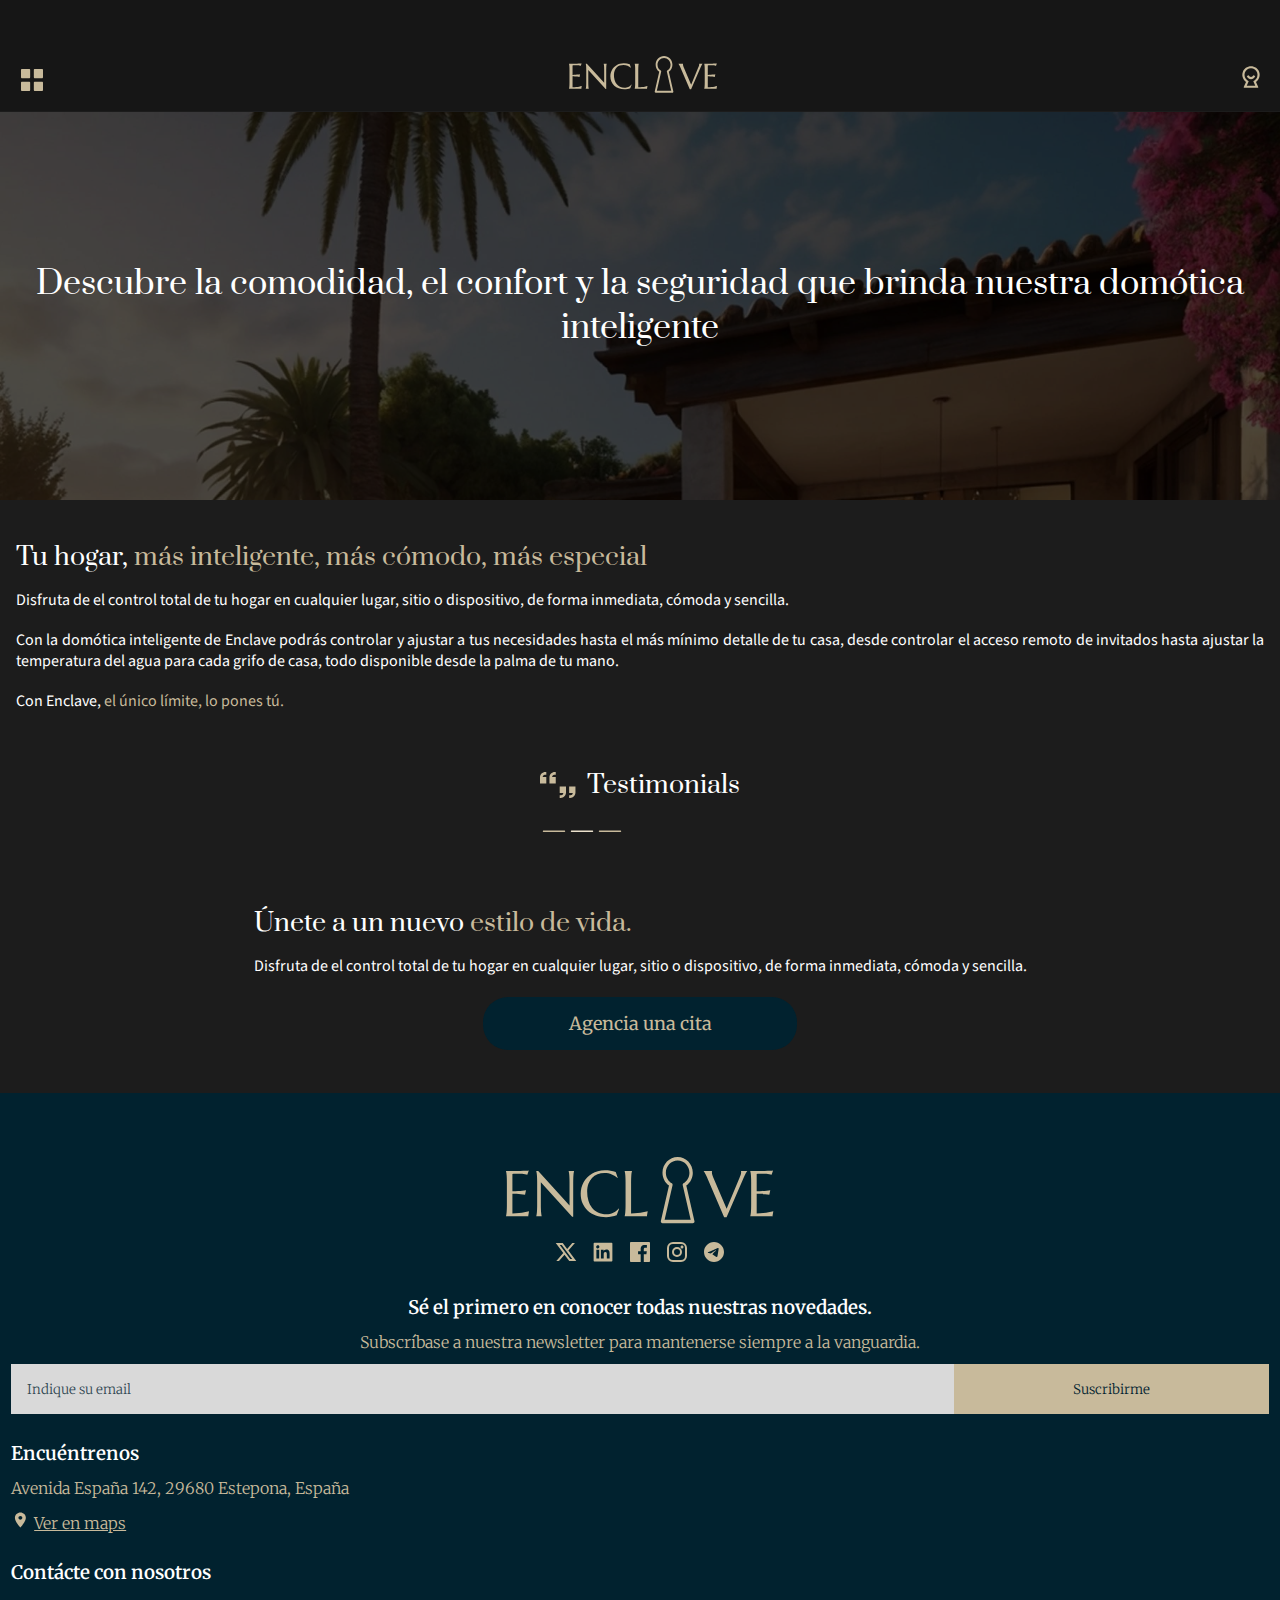
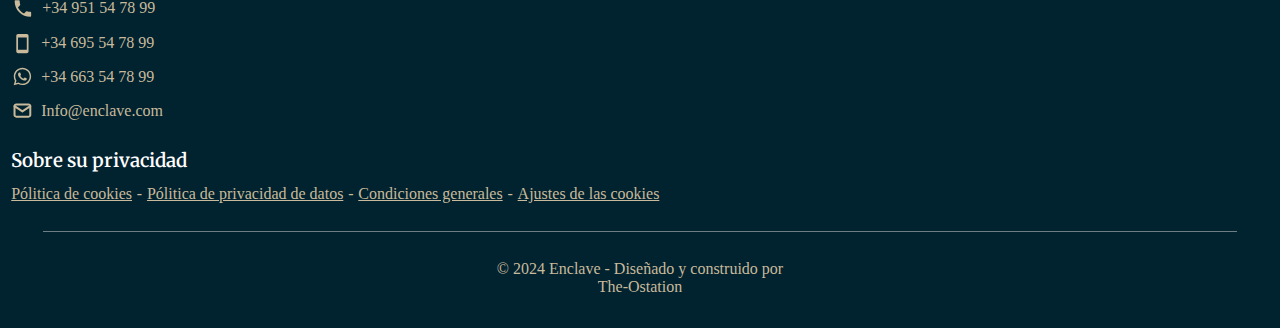
==== index.html @ 8085d1d3 "Comit inicial" ====
<!DOCTYPE html>
<html lang="en">

<head>
    <style>
    </style>
    <meta charset="UTF-8">
    <meta name="viewport" content="width=device-width, initial-scale=1.0">
    <link rel="stylesheet" href="CSS/css.css">
    <script src="js/jquery-3.7.1.min.js"></script>
    <script src="js/jq.js"></script>
    <title>ENCLAVE</title>
</head>

<body>
    <header class="default">
        <span class="menu" onclick="toggleMenu()">
            <svg width="32" height="32" viewBox="0 0 32 32" fill="none" xmlns="http://www.w3.org/2000/svg">
                <path
                    d="M5.91674 14.1656C5.67361 14.1656 5.44043 14.069 5.26851 13.8971C5.09659 13.7252 5 13.492 5 13.2489V5.91674C5 5.67361 5.09659 5.44043 5.26851 5.26851C5.44043 5.09659 5.67361 5 5.91674 5H13.2507C13.4938 5 13.727 5.09659 13.8989 5.26851C14.0708 5.44043 14.1674 5.67361 14.1674 5.91674V13.2489C14.1674 13.492 14.0708 13.7252 13.8989 13.8971C13.727 14.069 13.4938 14.1656 13.2507 14.1656H5.91674ZM18.7511 14.1656C18.508 14.1656 18.2748 14.069 18.1029 13.8971C17.931 13.7252 17.8344 13.492 17.8344 13.2489V5.91674C17.8344 5.67361 17.931 5.44043 18.1029 5.26851C18.2748 5.09659 18.508 5 18.7511 5H26.0833C26.3264 5 26.5596 5.09659 26.7315 5.26851C26.9034 5.44043 27 5.67361 27 5.91674V13.2489C27 13.492 26.9034 13.7252 26.7315 13.8971C26.5596 14.069 26.3264 14.1656 26.0833 14.1656H18.7511ZM5.91674 27C5.67361 27 5.44043 26.9034 5.26851 26.7315C5.09659 26.5596 5 26.3264 5 26.0833V18.7493C5 18.5062 5.09659 18.273 5.26851 18.1011C5.44043 17.9292 5.67361 17.8326 5.91674 17.8326H13.2507C13.4938 17.8326 13.727 17.9292 13.8989 18.1011C14.0708 18.273 14.1674 18.5062 14.1674 18.7493V26.0833C14.1674 26.3264 14.0708 26.5596 13.8989 26.7315C13.727 26.9034 13.4938 27 13.2507 27H5.91674ZM18.7511 27C18.508 27 18.2748 26.9034 18.1029 26.7315C17.931 26.5596 17.8344 26.3264 17.8344 26.0833V18.7493C17.8344 18.5062 17.931 18.273 18.1029 18.1011C18.2748 17.9292 18.508 17.8326 18.7511 17.8326H26.0833C26.3264 17.8326 26.5596 17.9292 26.7315 18.1011C26.9034 18.273 27 18.5062 27 18.7493V26.0833C27 26.3264 26.9034 26.5596 26.7315 26.7315C26.5596 26.9034 26.3264 27 26.0833 27H18.7511Z"
                    fill="#C8BA9B" />
            </svg>
        </span>
        <span class="logo">
            <svg width="148" height="37" viewBox="0 0 148 37" fill="none" xmlns="http://www.w3.org/2000/svg">
                <path
                    d="M103.437 36.6726C103.431 36.6726 103.424 36.6726 103.418 36.6726H86.6404C86.3551 36.6726 86.0857 36.5374 85.9096 36.3058C85.7325 36.0741 85.6672 35.7722 85.7343 35.4845L90.242 15.8183C88.004 14.2038 86.6404 11.5336 86.6404 8.68567C86.6404 3.89688 90.4033 0 95.0293 0C99.6553 0 103.418 3.89688 103.418 8.68567C103.418 11.5336 102.055 14.2038 99.8176 15.8183L104.284 35.304C104.339 35.4266 104.369 35.5637 104.369 35.7074C104.369 36.2402 103.951 36.6726 103.437 36.6726ZM87.8194 34.7424H102.24L97.8518 15.5964C97.7557 15.1815 97.9355 14.752 98.2916 14.5378C100.303 13.3324 101.554 11.0905 101.554 8.68567C101.554 4.96046 98.6263 1.93017 95.0293 1.93017C91.4323 1.93017 88.5045 4.96046 88.5045 8.68567C88.5045 11.0905 89.7554 13.3324 91.7679 14.5378C92.124 14.7511 92.303 15.1815 92.2078 15.5964L87.8194 34.7424Z"
                    fill="#C8BA9B" />
                <path
                    d="M0 7.7608C1.40247 7.7608 2.79372 7.75504 4.17376 7.74337C5.56501 7.73184 6.83845 7.72018 7.99408 7.70851C9.14973 7.68531 10.1371 7.65635 10.9561 7.62149C11.7751 7.58663 12.3306 7.5401 12.6222 7.48204L11.7975 9.79957C11.4273 9.69498 10.9954 9.60206 10.5017 9.52067C10.0754 9.45109 9.55364 9.38712 8.93655 9.32907C8.33068 9.25934 7.62945 9.22448 6.83284 9.22448C6.56356 9.22448 6.23819 9.23614 5.85672 9.25934C5.48647 9.27101 5.12744 9.28844 4.77962 9.31163C4.37571 9.33483 3.96619 9.35816 3.55106 9.38136V18.8953C4.7067 18.8837 5.75013 18.8489 6.68138 18.7908C7.61261 18.7326 8.4036 18.6745 9.05436 18.6165C9.8173 18.5468 10.4905 18.4655 11.0739 18.3726L10.5522 20.8992C9.77803 20.7946 8.98704 20.6959 8.17921 20.603C7.48358 20.5216 6.72625 20.4518 5.9072 20.3938C5.08817 20.3241 4.30278 20.2893 3.55106 20.2893V31.2146C4.87499 31.2146 6.09233 31.1566 7.20309 31.0404C8.31384 30.9242 9.28436 30.7906 10.1146 30.6397C11.0796 30.477 11.9603 30.2853 12.7569 30.0646L12.2688 32.8875C12.1342 32.8758 11.9322 32.8641 11.663 32.8526C11.3937 32.8409 11.0907 32.8293 10.7541 32.8177C10.4288 32.8061 10.081 32.7945 9.71071 32.7829C9.35168 32.7829 9.00947 32.7771 8.6841 32.7654C8.35873 32.7654 8.06702 32.7597 7.80895 32.748C7.56213 32.748 7.38261 32.748 7.2704 32.748H0V32.6783C0.067317 32.4344 0.129026 32.1323 0.185128 31.7723C0.252445 31.4121 0.308547 30.9648 0.353421 30.4305C0.398308 29.8962 0.431966 29.263 0.454396 28.5312C0.47684 27.7878 0.488055 26.9223 0.488055 25.9349V14.5914C0.488055 13.604 0.47684 12.7444 0.454396 12.0125C0.431966 11.269 0.398308 10.6301 0.353421 10.0958C0.308547 9.54977 0.252445 9.0967 0.185128 8.73668C0.129026 8.37652 0.067317 8.07443 0 7.83053V7.7608ZM17.8395 7.7608L35.1739 26.8584V14.5914C35.1739 13.604 35.1628 12.7444 35.1403 12.0125C35.1179 11.269 35.0842 10.6301 35.0394 10.0958C34.9944 9.54977 34.9384 9.0967 34.871 8.73668C34.815 8.37652 34.7532 8.07443 34.686 7.83053V7.7608H37.6816V7.83053C37.6143 8.07443 37.5526 8.37652 37.4965 8.73668C37.4404 9.0967 37.3899 9.54977 37.345 10.0958C37.3002 10.6301 37.2665 11.269 37.2441 12.0125C37.2216 12.7444 37.2104 13.604 37.2104 14.5914V33.0965H36.6213L19.2868 14.0163V25.9349C19.2868 26.9223 19.298 27.7878 19.3204 28.5312C19.3429 29.263 19.3766 29.8962 19.4214 30.4305C19.4663 30.9648 19.5168 31.4121 19.5729 31.7723C19.629 32.1323 19.6906 32.4344 19.758 32.6783V32.748H16.7624V32.6783C16.8296 32.4344 16.8914 32.1323 16.9475 31.7723C17.0148 31.4121 17.0709 30.9648 17.1158 30.4305C17.1606 29.8962 17.1943 29.263 17.2167 28.5312C17.2392 27.7878 17.2504 26.9223 17.2504 25.9349V14.5914C17.2504 13.604 17.2392 12.7444 17.2167 12.0125C17.1943 11.269 17.1606 10.6301 17.1158 10.0958C17.0709 9.54977 17.0148 9.0967 16.9475 8.73668C16.8914 8.37652 16.8296 8.07443 16.7624 7.83053V7.7608H17.8395ZM61.8995 11.5943L61.748 11.664C60.8729 10.8276 59.8182 10.1596 58.584 9.66012C57.3611 9.16065 56.0148 8.91085 54.5449 8.91085C53.1312 8.91085 51.8354 9.14322 50.6572 9.60783C49.4791 10.0609 48.4638 10.723 47.6111 11.5943C46.7696 12.4656 46.1133 13.5342 45.642 14.8004C45.1707 16.0667 44.9352 17.5071 44.9352 19.1219C44.9352 20.8992 45.1596 22.5603 45.6083 24.1053C46.0572 25.6387 46.7247 26.9688 47.6111 28.0957C48.4975 29.2224 49.6025 30.1111 50.9265 30.7615C52.2617 31.4005 53.8156 31.72 55.5883 31.72C56.2279 31.72 56.8674 31.6503 57.5069 31.5108C58.1464 31.3715 58.7579 31.1682 59.3414 30.901C59.9361 30.6222 60.4914 30.2912 61.0075 29.9078C61.5348 29.5128 62.0116 29.0656 62.438 28.566L62.6232 28.688L61.2768 32.2426C60.4353 32.5796 59.504 32.8352 58.483 33.0093C57.4732 33.1952 56.4522 33.2882 55.4201 33.2882C53.3444 33.2882 51.4427 32.9804 49.7148 32.3647C47.9982 31.7374 46.5172 30.8545 45.2718 29.7161C44.0376 28.5777 43.0727 27.2127 42.377 25.6212C41.6927 24.0181 41.3505 22.2408 41.3505 20.2893C41.3505 19.1857 41.4851 18.0996 41.7544 17.0308C42.0349 15.9621 42.4388 14.9456 42.9662 13.9814C43.4934 13.0174 44.1441 12.1344 44.9183 11.333C45.6925 10.5197 46.5733 9.817 47.5606 9.22448C48.5591 8.63209 49.6531 8.17325 50.8424 7.84796C52.043 7.51114 53.3388 7.34259 54.7301 7.34259C56.8954 7.34259 58.9038 7.68531 60.7551 8.37076L61.8995 11.5943ZM69.254 31.2146C70.5779 31.2146 71.7953 31.1566 72.906 31.0404C74.0168 30.9242 74.9873 30.7906 75.8176 30.6397C76.7825 30.477 77.6633 30.2853 78.4599 30.0646L77.9718 32.8875C77.8371 32.8758 77.6352 32.8641 77.366 32.8526C77.0967 32.8409 76.7937 32.8293 76.4571 32.8177C76.1318 32.8061 75.7839 32.7945 75.4137 32.7829C75.0547 32.7829 74.7125 32.7771 74.3871 32.7654C74.0618 32.7654 73.77 32.7597 73.512 32.748C73.2652 32.748 73.0855 32.748 72.9734 32.748H65.7029V32.6783C65.7703 32.4344 65.8321 32.1323 65.8881 31.7723C65.9555 31.4121 66.0116 30.9648 66.0564 30.4305C66.1013 29.8962 66.135 29.263 66.1574 28.5312C66.1798 27.7878 66.1911 26.9223 66.1911 25.9349V14.5914C66.1911 13.604 66.1798 12.7444 66.1574 12.0125C66.135 11.269 66.1013 10.6301 66.0564 10.0958C66.0116 9.54977 65.9555 9.0967 65.8881 8.73668C65.8321 8.37652 65.7703 8.07443 65.7029 7.83053V7.7608H69.7421V7.83053C69.6748 8.07443 69.6074 8.37652 69.5402 8.73668C69.484 9.0967 69.4336 9.54977 69.3887 10.0958C69.355 10.6301 69.3213 11.269 69.2877 12.0125C69.2653 12.7444 69.254 13.604 69.254 14.5914V31.2146ZM114.071 7.7608V7.83053C114.049 7.88859 114.032 7.97574 114.021 8.09186C114.01 8.20811 114.004 8.31256 114.004 8.40548C114.004 8.76564 114.049 9.16642 114.139 9.60783C114.24 10.0377 114.425 10.5778 114.694 11.2284L122.15 28.6357L129.353 11.3678C129.521 10.938 129.701 10.4675 129.891 9.95632C130.082 9.44518 130.178 8.92828 130.178 8.40548C130.178 8.26617 130.166 8.15006 130.144 8.057C130.121 7.95255 130.099 7.87706 130.076 7.83053V7.7608H133.526V7.83053C133.313 8.05123 133.056 8.44625 132.752 9.01544C132.45 9.58463 132.119 10.2874 131.759 11.1238L122.116 33.2882H120.77L111.631 11.9777C111.418 11.4782 111.194 10.996 110.958 10.5314C110.734 10.0667 110.52 9.64846 110.318 9.27677C110.117 8.89342 109.937 8.57403 109.78 8.31846C109.623 8.0629 109.516 7.90025 109.46 7.83053V7.7608H114.071ZM135.243 7.7608C136.646 7.7608 138.036 7.75504 139.416 7.74337C140.808 7.73184 142.081 7.72018 143.237 7.70851C144.393 7.68531 145.38 7.65635 146.2 7.62149C147.018 7.58663 147.573 7.5401 147.865 7.48204L147.04 9.79957C146.67 9.69498 146.238 9.60206 145.745 9.52067C145.318 9.45109 144.797 9.38712 144.179 9.32907C143.574 9.25934 142.872 9.22448 142.076 9.22448C141.807 9.22448 141.482 9.23614 141.1 9.25934C140.73 9.27101 140.371 9.28844 140.022 9.31163C139.619 9.33483 139.21 9.35816 138.795 9.38136V18.8953C139.949 18.8837 140.994 18.8489 141.924 18.7908C142.855 18.7326 143.647 18.6745 144.297 18.6165C145.061 18.5468 145.733 18.4655 146.316 18.3726L145.795 20.8992C145.021 20.7946 144.23 20.6959 143.422 20.603C142.727 20.5216 141.97 20.4518 141.15 20.3938C140.331 20.3241 139.546 20.2893 138.795 20.2893V31.2146C140.118 31.2146 141.336 31.1566 142.447 31.0404C143.556 30.9242 144.528 30.7906 145.358 30.6397C146.323 30.477 147.203 30.2853 148 30.0646L147.512 32.8875C147.377 32.8758 147.175 32.8641 146.906 32.8526C146.637 32.8409 146.334 32.8293 145.997 32.8177C145.672 32.8061 145.323 32.7945 144.954 32.7829C144.594 32.7829 144.252 32.7771 143.928 32.7654C143.601 32.7654 143.31 32.7597 143.053 32.748C142.805 32.748 142.626 32.748 142.513 32.748H135.243V32.6783C135.311 32.4344 135.372 32.1323 135.429 31.7723C135.495 31.4121 135.552 30.9648 135.597 30.4305C135.641 29.8962 135.675 29.263 135.698 28.5312C135.72 27.7878 135.731 26.9223 135.731 25.9349V14.5914C135.731 13.604 135.72 12.7444 135.698 12.0125C135.675 11.269 135.641 10.6301 135.597 10.0958C135.552 9.54977 135.495 9.0967 135.429 8.73668C135.372 8.37652 135.311 8.07443 135.243 7.83053V7.7608Z"
                    fill="#C8BA9B" />
            </svg>
        </span>
        <span class="user">
            <a href="login.html">
                <svg width="26" height="26" viewBox="0 0 26 26" fill="none" xmlns="http://www.w3.org/2000/svg">
                    <path
                        d="M8.00594 17.9173C6.5017 16.8565 5.37425 15.3443 4.78696 13.5999C4.19967 11.8554 4.18304 9.96925 4.73947 8.2147C5.29591 6.46015 6.39651 4.92833 7.88181 3.84117C9.36712 2.754 11.16 2.16797 13.0007 2.16797C14.8413 2.16797 16.6342 2.754 18.1195 3.84117C19.6048 4.92833 20.7054 6.46015 21.2618 8.2147C21.8183 9.96925 21.8016 11.8554 21.2143 13.5999C20.6271 15.3443 19.4996 16.8565 17.9954 17.9173L20.2519 23.074C20.2882 23.1565 20.3032 23.2468 20.2958 23.3366C20.2883 23.4265 20.2585 23.513 20.2091 23.5884C20.1598 23.6638 20.0923 23.7258 20.013 23.7685C19.9336 23.8113 19.8448 23.8336 19.7547 23.8334H6.24553C6.15552 23.8335 6.0669 23.8112 5.98767 23.7685C5.90844 23.7258 5.84111 23.664 5.79175 23.5887C5.7424 23.5135 5.71257 23.4271 5.70498 23.3374C5.69739 23.2477 5.71227 23.1575 5.74828 23.075L8.00594 17.9173ZM15.3022 17.1665L16.7452 16.1471C17.8737 15.3517 18.7197 14.2177 19.1605 12.9093C19.6013 11.6009 19.614 10.1861 19.1968 8.87C18.7796 7.55388 17.9542 6.40479 16.8401 5.58925C15.7261 4.77371 14.3813 4.33408 13.0007 4.33408C11.62 4.33408 10.2752 4.77371 9.16115 5.58925C8.04711 6.40479 7.22168 7.55388 6.80449 8.87C6.3873 10.1861 6.40003 11.6009 6.84082 12.9093C7.28161 14.2177 8.12757 15.3517 9.25611 16.1471L10.698 17.1665L8.72961 21.6667H17.2706L15.3022 17.1665ZM8.79569 11.8842L10.8974 11.3588C11.014 11.8283 11.2844 12.2452 11.6655 12.5432C12.0465 12.8412 12.5164 13.0031 13.0001 13.0031C13.4839 13.0031 13.9537 12.8412 14.3348 12.5432C14.7158 12.2452 14.9862 11.8283 15.1029 11.3588L17.2045 11.8842C16.9688 12.8207 16.4272 13.6518 15.6656 14.2455C14.9039 14.8392 13.9658 15.1617 13.0001 15.1617C12.0344 15.1617 11.0963 14.8392 10.3346 14.2455C9.57299 13.6518 9.03137 12.8207 8.79569 11.8842Z"
                        fill="#C8BA9B" />
                </svg>
            </a>
        </span>
    </header>
    <main>
        <div id="contenedor-menu" class="menu-lateral">
            <header class="menu">
                <span class="menu-menu">
                    <a href="javascript:void(0);" onclick="toggleMenu()">
                        <svg width="32" height="32" viewBox="0 0 32 32" fill="none" xmlns="http://www.w3.org/2000/svg">
                            <path
                                d="M5.91674 14.1656C5.67361 14.1656 5.44043 14.069 5.26851 13.8971C5.09659 13.7252 5 13.492 5 13.2489V5.91674C5 5.67361 5.09659 5.44043 5.26851 5.26851C5.44043 5.09659 5.67361 5 5.91674 5H13.2507C13.4938 5 13.727 5.09659 13.8989 5.26851C14.0708 5.44043 14.1674 5.67361 14.1674 5.91674V13.2489C14.1674 13.492 14.0708 13.7252 13.8989 13.8971C13.727 14.069 13.4938 14.1656 13.2507 14.1656H5.91674ZM18.7511 14.1656C18.508 14.1656 18.2748 14.069 18.1029 13.8971C17.931 13.7252 17.8344 13.492 17.8344 13.2489V5.91674C17.8344 5.67361 17.931 5.44043 18.1029 5.26851C18.2748 5.09659 18.508 5 18.7511 5H26.0833C26.3264 5 26.5596 5.09659 26.7315 5.26851C26.9034 5.44043 27 5.67361 27 5.91674V13.2489C27 13.492 26.9034 13.7252 26.7315 13.8971C26.5596 14.069 26.3264 14.1656 26.0833 14.1656H18.7511ZM5.91674 27C5.67361 27 5.44043 26.9034 5.26851 26.7315C5.09659 26.5596 5 26.3264 5 26.0833V18.7493C5 18.5062 5.09659 18.273 5.26851 18.1011C5.44043 17.9292 5.67361 17.8326 5.91674 17.8326H13.2507C13.4938 17.8326 13.727 17.9292 13.8989 18.1011C14.0708 18.273 14.1674 18.5062 14.1674 18.7493V26.0833C14.1674 26.3264 14.0708 26.5596 13.8989 26.7315C13.727 26.9034 13.4938 27 13.2507 27H5.91674ZM18.7511 27C18.508 27 18.2748 26.9034 18.1029 26.7315C17.931 26.5596 17.8344 26.3264 17.8344 26.0833V18.7493C17.8344 18.5062 17.931 18.273 18.1029 18.1011C18.2748 17.9292 18.508 17.8326 18.7511 17.8326H26.0833C26.3264 17.8326 26.5596 17.9292 26.7315 18.1011C26.9034 18.273 27 18.5062 27 18.7493V26.0833C27 26.3264 26.9034 26.5596 26.7315 26.7315C26.5596 26.9034 26.3264 27 26.0833 27H18.7511Z"
                                fill="#C8BA9B" />
                            <path
                                d="M26.6663 9.21337L22.7863 5.33337L15.9997 12.12L9.21301 5.33337L5.33301 9.21337L12.1197 16L5.33301 22.7867L9.21301 26.6667L15.9997 19.88L22.7863 26.6667L26.6663 22.7867L19.8797 16L26.6663 9.21337Z"
                                fill="#C8BA9B" />
                        </svg>
                    </a>
                </span>
            </header>
            <div id="separador"></div>
            <main class="menu">
                <nav>
                    <a href="index.html" class="resaltar encabezado">INICIO</a>
                    <a href="index.html" class="resaltar encabezado">SOBRE NOSOSTROS</a>
                    <a href="index.html" class="resaltar encabezado">TESTIMONIALS</a>
                    <a href="index.html" class="resaltar encabezado">AGENDA UNA CITA</a>
                </nav>
            </main>
        </div>


        <div class="header-dummy"></div>
        <div class="cover">
            <div class="content">
                <p class="subtitles">Descubre la comodidad, el confort y la seguridad que brinda nuestra domótica
                    inteligente</p>
            </div>
        </div>
        <section id="description">
            <h2 class="subtitles">Tu hogar, <span class="resaltar">más inteligente, más cómodo, más especial</span></h2>
            <article>
                <p class="text">
                    Disfruta de el control total de tu hogar en cualquier lugar, sitio o dispositivo, de forma
                    inmediata,
                    cómoda y sencilla.
                </p>
                <p class="text">
                    Con la domótica inteligente de Enclave podrás controlar y ajustar a tus necesidades hasta el más
                    mínimo
                    detalle de tu casa, desde controlar el acceso remoto de invitados hasta ajustar la temperatura del
                    agua
                    para cada grifo de casa, todo disponible desde la palma de tu mano.<br>
                </p>
                <p class="text">
                    Con Enclave, <span class="resaltar">el único límite, lo pones tú.</span>
                </p>
            </article>
        </section>
        <section id="testimonials">
            <h2 class="subtitles"><svg width="36" height="26" viewBox="0 0 36 26" fill="none"
                    xmlns="http://www.w3.org/2000/svg">
                    <path
                        d="M5.35511 0C2.38701 0 0 2.40336 0 5.39205V11.4242H6.30303V5.12121H2.75758V4.54261C2.75758 3.8621 3.73589 2.75758 4.82576 2.75758H6.30303V0H5.35511ZM14.8097 0C11.8416 0 9.45455 2.40336 9.45455 5.39205V11.4242H15.7576V5.12121H12.2121V4.54261C12.2121 3.8621 13.1904 2.75758 14.2803 2.75758H15.7576V0H14.8097ZM19.697 14.5758V20.8788H23.2424V21.4574C23.2424 22.1379 22.2641 23.2424 21.1742 23.2424H19.697V26H20.6449C23.613 26 26 23.5966 26 20.608V14.5758H19.697ZM29.1515 14.5758V20.8788H32.697V21.4574C32.697 22.1379 31.7187 23.2424 30.6288 23.2424H29.1515V26H30.0994C33.0675 26 35.4545 23.5966 35.4545 20.608V14.5758H29.1515Z"
                        fill="#C8BA9B" />
                </svg>
                Testimonials
            </h2>
            <div class="pages">
                <svg width="84" height="28" viewBox="0 0 84 28" fill="none" xmlns="http://www.w3.org/2000/svg">
                    <path
                        d="M2.8 13.3C2.8 13.1143 2.87375 12.9363 3.00503 12.805C3.1363 12.6737 3.31435 12.6 3.5 12.6H24.5C24.6857 12.6 24.8637 12.6737 24.995 12.805C25.1263 12.9363 25.2 13.1143 25.2 13.3C25.2 13.4857 25.1263 13.6637 24.995 13.795C24.8637 13.9262 24.6857 14 24.5 14H3.5C3.31435 14 3.1363 13.9262 3.00503 13.795C2.87375 13.6637 2.8 13.4857 2.8 13.3Z"
                        fill="#C8BA9B" />
                    <path
                        d="M30.8 13.3C30.8 13.1143 30.8737 12.9363 31.005 12.805C31.1363 12.6737 31.3143 12.6 31.5 12.6H52.5C52.6856 12.6 52.8637 12.6737 52.995 12.805C53.1262 12.9363 53.2 13.1143 53.2 13.3C53.2 13.4857 53.1262 13.6637 52.995 13.795C52.8637 13.9262 52.6856 14 52.5 14H31.5C31.3143 14 31.1363 13.9262 31.005 13.795C30.8737 13.6637 30.8 13.4857 30.8 13.3Z"
                        fill="#EBE1CC" />
                    <path
                        d="M58.8 13.3C58.8 13.1143 58.8737 12.9363 59.005 12.805C59.1363 12.6737 59.3143 12.6 59.5 12.6H80.5C80.6856 12.6 80.8637 12.6737 80.995 12.805C81.1262 12.9363 81.2 13.1143 81.2 13.3C81.2 13.4857 81.1262 13.6637 80.995 13.795C80.8637 13.9262 80.6856 14 80.5 14H59.5C59.3143 14 59.1363 13.9262 59.005 13.795C58.8737 13.6637 58.8 13.4857 58.8 13.3Z"
                        fill="#C8BA9B" />
                </svg>
            </div>
        </section>
        <section id="agenciarCita">
            <h2 class="subtitles">Únete a un nuevo <span class="resaltar">estilo de vida.</span></h2>
            <article>
                <p class="text">
                    Disfruta de el control total de tu hogar en cualquier lugar, sitio o dispositivo, de forma
                    inmediata,
                    cómoda y sencilla.
                </p>
                <button class="normal txt-botones">Agencia una cita</button>
            </article>
        </section>
    </main>
    <footer>
        <div class="footer-social">
            <svg width="268" height="67" viewBox="0 0 268 67" fill="none" xmlns="http://www.w3.org/2000/svg">
                <path
                    d="M186.831 66.2389C186.821 66.2389 186.807 66.2389 186.797 66.2389H156.492C155.977 66.2389 155.491 65.9947 155.172 65.5765C154.852 65.158 154.735 64.6126 154.856 64.093L162.998 28.5715C158.955 25.6553 156.492 20.8322 156.492 15.6883C156.492 7.03865 163.289 0 171.645 0C180 0 186.797 7.03865 186.797 15.6883C186.797 20.8322 184.334 25.6553 180.293 28.5715L188.361 63.767C188.46 63.9884 188.514 64.2361 188.514 64.4956C188.514 65.458 187.76 66.2389 186.831 66.2389ZM158.622 62.7525H184.669L176.743 28.1706C176.569 27.4212 176.894 26.6455 177.537 26.2585C181.17 24.0813 183.43 20.0319 183.43 15.6883C183.43 8.95972 178.142 3.48633 171.645 3.48633C165.148 3.48633 159.859 8.95972 159.859 15.6883C159.859 20.0319 162.119 24.0813 165.754 26.2585C166.397 26.6437 166.72 27.4212 166.548 28.1706L158.622 62.7525Z"
                    fill="#C8BA9B" />
                <path
                    d="M0 14.0178C2.53317 14.0178 5.04609 14.0074 7.53875 13.9864C10.0517 13.9655 12.3518 13.9445 14.4391 13.9234C16.5265 13.8815 18.3098 13.8292 19.7893 13.7662C21.2685 13.7032 22.2718 13.6192 22.7986 13.5143L21.309 17.7003C20.6402 17.5114 19.8601 17.3436 18.9684 17.1966C18.1984 17.0709 17.256 16.9553 16.1414 16.8505C15.0471 16.7245 13.7805 16.6616 12.3417 16.6616C11.8553 16.6616 11.2676 16.6826 10.5786 16.7245C9.90979 16.7456 9.26131 16.7771 8.63308 16.819C7.90352 16.8609 7.16383 16.903 6.41401 16.9449V34.1292C8.50136 34.1083 10.386 34.0454 12.0681 33.9405C13.7501 33.8354 15.1788 33.7305 16.3542 33.6257C17.7323 33.4997 18.9482 33.353 20.0019 33.1851L19.0596 37.7487C17.6613 37.5598 16.2326 37.3815 14.7735 37.2137C13.517 37.0667 12.1491 36.9407 10.6697 36.8359C9.19039 36.7099 7.7718 36.6472 6.41401 36.6472V56.3807C8.80534 56.3807 11.0041 56.2758 13.0104 56.0661C15.0167 55.8561 16.7696 55.6149 18.2693 55.3422C20.0122 55.0484 21.603 54.7021 23.0419 54.3035L22.1602 59.4023C21.9172 59.3812 21.5523 59.3601 21.066 59.3393C20.5797 59.3182 20.0323 59.2971 19.4244 59.2763C18.8367 59.2552 18.2085 59.2344 17.5397 59.2133C16.8912 59.2133 16.2731 59.2029 15.6854 59.1819C15.0978 59.1819 14.5709 59.1715 14.1047 59.1504C13.6589 59.1504 13.3347 59.1504 13.132 59.1504H0V59.0244C0.12159 58.5839 0.233051 58.0382 0.334383 57.388C0.455973 56.7375 0.557306 55.9295 0.638358 54.9644C0.719433 53.9993 0.780228 52.8557 0.820742 51.5338C0.86128 50.1911 0.881537 48.6278 0.881537 46.8443V26.3554C0.881537 24.5719 0.86128 23.0193 0.820742 21.6974C0.780228 20.3545 0.719433 19.2004 0.638358 18.2353C0.557306 17.2491 0.455973 16.4308 0.334383 15.7805C0.233051 15.13 0.12159 14.5843 0 14.1438V14.0178ZM32.2221 14.0178L63.5321 48.5125V26.3554C63.5321 24.5719 63.512 23.0193 63.4713 21.6974C63.4308 20.3545 63.37 19.2004 63.289 18.2353C63.2079 17.2491 63.1066 16.4308 62.9849 15.7805C62.8837 15.13 62.7721 14.5843 62.6507 14.1438V14.0178H68.0614V14.1438C67.94 14.5843 67.8284 15.13 67.7271 15.7805C67.6258 16.4308 67.5346 17.2491 67.4534 18.2353C67.3725 19.2004 67.3117 20.3545 67.2712 21.6974C67.2305 23.0193 67.2104 24.5719 67.2104 26.3554V59.7798H66.1463L34.8364 25.3167V46.8443C34.8364 48.6278 34.8565 50.1911 34.897 51.5338C34.9377 52.8557 34.9985 53.9993 35.0794 54.9644C35.1606 55.9295 35.2518 56.7375 35.3531 57.388C35.4544 58.0382 35.5657 58.5839 35.6874 59.0244V59.1504H30.2767V59.0244C30.3981 58.5839 30.5096 58.0382 30.6109 57.388C30.7326 56.7375 30.8338 55.9295 30.915 54.9644C30.996 53.9993 31.0568 52.8557 31.0972 51.5338C31.1379 50.1911 31.1581 48.6278 31.1581 46.8443V26.3554C31.1581 24.5719 31.1379 23.0193 31.0972 21.6974C31.0568 20.3545 30.996 19.2004 30.915 18.2353C30.8338 17.2491 30.7326 16.4308 30.6109 15.7805C30.5096 15.13 30.3981 14.5843 30.2767 14.1438V14.0178H32.2221ZM111.804 20.942L111.531 21.0679C109.95 19.5572 108.045 18.3506 105.816 17.4484C103.607 16.5463 101.175 16.0951 98.5203 16.0951C95.9669 16.0951 93.6264 16.5148 91.4984 17.354C89.3705 18.1723 87.5366 19.3683 85.9965 20.942C84.4765 22.5157 83.291 24.446 82.4398 26.733C81.5885 29.0202 81.163 31.6218 81.163 34.5385C81.163 37.7487 81.5684 40.7491 82.379 43.5396C83.1897 46.3093 84.3953 48.7118 85.9965 50.7472C87.5974 52.7823 89.5934 54.3875 91.9847 55.5624C94.3964 56.7164 97.2032 57.2935 100.405 57.2935C101.56 57.2935 102.715 57.1676 103.87 56.9157C105.026 56.6641 106.13 56.2969 107.184 55.8142C108.258 55.3107 109.261 54.7128 110.193 54.0203C111.146 53.3069 112.007 52.4992 112.777 51.5968L113.112 51.8172L110.68 58.2376C109.16 58.8462 107.478 59.3078 105.634 59.6224C103.81 59.9581 101.965 60.1262 100.101 60.1262C96.3519 60.1262 92.9171 59.5701 89.7962 58.458C86.6956 57.325 84.0206 55.7302 81.771 53.674C79.5418 51.6178 77.7991 49.1524 76.5425 46.2778C75.3065 43.3822 74.6883 40.172 74.6883 36.6472C74.6883 34.6537 74.9315 32.692 75.4178 30.7615C75.9245 28.8313 76.6541 26.9953 77.6066 25.2537C78.5589 23.5124 79.7343 21.9175 81.1326 20.47C82.531 19.0011 84.1219 17.7318 85.9052 16.6616C87.7087 15.5916 89.6846 14.7628 91.8329 14.1753C94.0013 13.5669 96.3419 13.2625 98.8549 13.2625C102.766 13.2625 106.394 13.8815 109.737 15.1196L111.804 20.942ZM125.088 56.3807C127.48 56.3807 129.678 56.2758 131.685 56.0661C133.691 55.8561 135.444 55.6149 136.944 55.3422C138.687 55.0484 140.277 54.7021 141.716 54.3035L140.835 59.4023C140.591 59.3812 140.227 59.3601 139.74 59.3393C139.254 59.3182 138.707 59.2971 138.099 59.2763C137.511 59.2552 136.883 59.2344 136.214 59.2133C135.566 59.2133 134.948 59.2029 134.36 59.1819C133.772 59.1819 133.245 59.1715 132.779 59.1504C132.333 59.1504 132.009 59.1504 131.806 59.1504H118.674V59.0244C118.796 58.5839 118.908 58.0382 119.009 57.388C119.13 56.7375 119.232 55.9295 119.313 54.9644C119.394 53.9993 119.455 52.8557 119.495 51.5338C119.536 50.1911 119.556 48.6278 119.556 46.8443V26.3554C119.556 24.5719 119.536 23.0193 119.495 21.6974C119.455 20.3545 119.394 19.2004 119.313 18.2353C119.232 17.2491 119.13 16.4308 119.009 15.7805C118.908 15.13 118.796 14.5843 118.674 14.1438V14.0178H125.97V14.1438C125.848 14.5843 125.727 15.13 125.605 15.7805C125.504 16.4308 125.413 17.2491 125.332 18.2353C125.271 19.2004 125.21 20.3545 125.149 21.6974C125.109 23.0193 125.088 24.5719 125.088 26.3554V56.3807ZM206.039 14.0178V14.1438C205.998 14.2486 205.968 14.4061 205.948 14.6158C205.927 14.8258 205.917 15.0144 205.917 15.1823C205.917 15.8328 205.998 16.5567 206.16 17.354C206.343 18.1304 206.677 19.106 207.163 20.2811L220.63 51.7227L233.64 20.533C233.944 19.7565 234.269 18.9067 234.613 17.9834C234.957 17.0602 235.131 16.1266 235.131 15.1823C235.131 14.9306 235.109 14.7209 235.069 14.5528C235.029 14.3642 234.988 14.2278 234.947 14.1438V14.0178H241.179V14.1438C240.793 14.5424 240.329 15.2559 239.781 16.284C239.235 17.3121 238.636 18.5814 237.987 20.0922L220.569 60.1262H218.137L201.631 21.6344C201.246 20.7323 200.841 19.8614 200.415 19.0222C200.01 18.1827 199.625 17.4274 199.26 16.756C198.895 16.0636 198.571 15.4867 198.287 15.0251C198.004 14.5635 197.811 14.2697 197.71 14.1438V14.0178H206.039ZM244.28 14.0178C246.813 14.0178 249.325 14.0074 251.817 13.9864C254.332 13.9655 256.63 13.9445 258.718 13.9234C260.806 13.8815 262.59 13.8292 264.07 13.7662C265.547 13.7032 266.55 13.6192 267.077 13.5143L265.588 17.7003C264.92 17.5114 264.139 17.3436 263.248 17.1966C262.477 17.0709 261.536 16.9553 260.421 16.8505C259.326 16.7245 258.06 16.6616 256.621 16.6616C256.135 16.6616 255.548 16.6826 254.858 16.7245C254.19 16.7456 253.541 16.7771 252.912 16.819C252.184 16.8609 251.444 16.903 250.694 16.9449V34.1292C252.78 34.1083 254.667 34.0454 256.348 33.9405C258.029 33.8354 259.458 33.7305 260.634 33.6257C262.013 33.4997 263.227 33.353 264.28 33.1851L263.339 37.7487C261.941 37.5598 260.512 37.3815 259.053 37.2137C257.796 37.0667 256.429 36.9407 254.949 36.8359C253.47 36.7099 252.052 36.6472 250.694 36.6472V56.3807C253.084 56.3807 255.285 56.2758 257.291 56.0661C259.295 55.8561 261.05 55.6149 262.549 55.3422C264.292 55.0484 265.882 54.7021 267.321 54.3035L266.44 59.4023C266.196 59.3812 265.832 59.3601 265.346 59.3393C264.86 59.3182 264.312 59.2971 263.703 59.2763C263.117 59.2552 262.487 59.2344 261.819 59.2133C261.17 59.2133 260.552 59.2029 259.966 59.1819C259.377 59.1819 258.85 59.1715 258.385 59.1504C257.938 59.1504 257.614 59.1504 257.411 59.1504H244.28V59.0244C244.402 58.5839 244.512 58.0382 244.615 57.388C244.735 56.7375 244.838 55.9295 244.919 54.9644C244.998 53.9993 245.06 52.8557 245.101 51.5338C245.142 50.1911 245.161 48.6278 245.161 46.8443V26.3554C245.161 24.5719 245.142 23.0193 245.101 21.6974C245.06 20.3545 244.998 19.2004 244.919 18.2353C244.838 17.2491 244.735 16.4308 244.615 15.7805C244.512 15.13 244.402 14.5843 244.28 14.1438V14.0178Z"
                    fill="#C8BA9B" />
            </svg>
            <nav>
                <a href="#">
                    <svg width="24" height="24" viewBox="0 0 24 24" fill="none" xmlns="http://www.w3.org/2000/svg">
                        <path
                            d="M10.488 14.651L15.25 21H22.25L14.392 10.522L20.93 3H18.28L13.163 8.886L8.75 3H1.75L9.26 13.015L2.32 21H4.97L10.488 14.651ZM16.25 19L5.75 5H7.75L18.25 19H16.25Z"
                            fill="#C8BA9B" />
                    </svg>
                </a>
                <a href="#">
                    <svg width="24" height="24" viewBox="0 0 24 24" fill="none" xmlns="http://www.w3.org/2000/svg">
                        <path
                            d="M20.625 2.625H3.375C2.96016 2.625 2.625 2.96016 2.625 3.375V20.625C2.625 21.0398 2.96016 21.375 3.375 21.375H20.625C21.0398 21.375 21.375 21.0398 21.375 20.625V3.375C21.375 2.96016 21.0398 2.625 20.625 2.625ZM8.18672 18.6023H5.40469V9.65391H8.18672V18.6023ZM6.79688 8.43047C6.47795 8.43047 6.16619 8.3359 5.90102 8.15871C5.63584 7.98153 5.42917 7.72969 5.30712 7.43505C5.18507 7.1404 5.15314 6.81618 5.21536 6.50339C5.27758 6.19059 5.43115 5.90327 5.65667 5.67776C5.88218 5.45225 6.1695 5.29867 6.48229 5.23645C6.79509 5.17423 7.11931 5.20617 7.41395 5.32821C7.7086 5.45026 7.96044 5.65694 8.13762 5.92211C8.3148 6.18729 8.40937 6.49905 8.40937 6.81797C8.40703 7.70859 7.68516 8.43047 6.79688 8.43047ZM18.6023 18.6023H15.8227V14.25C15.8227 13.2117 15.8039 11.8781 14.3766 11.8781C12.9305 11.8781 12.7078 13.0078 12.7078 14.175V18.6023H9.93047V9.65391H12.5977V10.8773H12.6352C13.0055 10.1742 13.9125 9.43125 15.2672 9.43125C18.0844 9.43125 18.6023 11.2852 18.6023 13.6945V18.6023Z"
                            fill="#C8BA9B" />
                    </svg>
                </a>
                <a href="#">
                    <svg width="24" height="24" viewBox="0 0 24 24" fill="none" xmlns="http://www.w3.org/2000/svg">
                        <path
                            d="M20.9 2H3.1C2.80826 2 2.52847 2.11589 2.32218 2.32218C2.11589 2.52847 2 2.80826 2 3.1V20.9C2 21.1917 2.11589 21.4715 2.32218 21.6778C2.52847 21.8841 2.80826 22 3.1 22H12.68V14.25H10.08V11.25H12.68V9C12.6261 8.47176 12.6885 7.93813 12.8627 7.43654C13.0369 6.93495 13.3188 6.47755 13.6885 6.09641C14.0582 5.71528 14.5068 5.41964 15.0028 5.23024C15.4989 5.04083 16.0304 4.96225 16.56 5C17.3383 4.99463 18.1163 5.03469 18.89 5.12V7.82H17.3C16.04 7.82 15.8 8.42 15.8 9.29V11.22H18.8L18.41 14.22H15.8V22H20.9C21.0445 22 21.1875 21.9715 21.321 21.9163C21.4544 21.861 21.5757 21.78 21.6778 21.6778C21.78 21.5757 21.861 21.4544 21.9163 21.321C21.9715 21.1875 22 21.0445 22 20.9V3.1C22 2.95555 21.9715 2.81251 21.9163 2.67905C21.861 2.54559 21.78 2.42433 21.6778 2.32218C21.5757 2.22004 21.4544 2.13901 21.321 2.08373C21.1875 2.02845 21.0445 2 20.9 2Z"
                            fill="#C8BA9B" />
                    </svg>
                </a>
                <a href="#">
                    <svg width="24" height="24" viewBox="0 0 24 24" fill="none" xmlns="http://www.w3.org/2000/svg">
                        <path
                            d="M17 8.5C17.8284 8.5 18.5 7.82843 18.5 7C18.5 6.17157 17.8284 5.5 17 5.5C16.1716 5.5 15.5 6.17157 15.5 7C15.5 7.82843 16.1716 8.5 17 8.5Z"
                            fill="#C8BA9B" />
                        <path
                            d="M16 3C18.76 3 21 5.24 21 8V16C21 18.76 18.76 21 16 21H8C5.24 21 3 18.76 3 16V8C3 5.24 5.24 3 8 3H12H16Z"
                            stroke="#C8BA9B" stroke-width="2" stroke-linecap="round" stroke-linejoin="round" />
                        <path
                            d="M12 8C14.21 8 16 9.79 16 12C16 14.21 14.21 16 12 16C9.79 16 8 14.21 8 12C8 9.79 9.79 8 12 8Z"
                            stroke="#C8BA9B" stroke-width="2" stroke-linecap="round" stroke-linejoin="round" />
                    </svg>
                </a>
                <a href="#">
                    <svg width="24" height="24" viewBox="0 0 24 24" fill="none" xmlns="http://www.w3.org/2000/svg">
                        <path
                            d="M12 2C6.48 2 2 6.48 2 12C2 17.52 6.48 22 12 22C17.52 22 22 17.52 22 12C22 6.48 17.52 2 12 2ZM16.64 8.8C16.49 10.38 15.84 14.22 15.51 15.99C15.37 16.74 15.09 16.99 14.83 17.02C14.25 17.07 13.81 16.64 13.25 16.27C12.37 15.69 11.87 15.33 11.02 14.77C10.03 14.12 10.67 13.76 11.24 13.18C11.39 13.03 13.95 10.7 14 10.49C14.0069 10.4582 14.006 10.4252 13.9973 10.3938C13.9886 10.3624 13.9724 10.3337 13.95 10.31C13.89 10.26 13.81 10.28 13.74 10.29C13.65 10.31 12.25 11.24 9.52 13.08C9.12 13.35 8.76 13.49 8.44 13.48C8.08 13.47 7.4 13.28 6.89 13.11C6.26 12.91 5.77 12.8 5.81 12.45C5.83 12.27 6.08 12.09 6.55 11.9C9.47 10.63 11.41 9.79 12.38 9.39C15.16 8.23 15.73 8.03 16.11 8.03C16.19 8.03 16.38 8.05 16.5 8.15C16.6 8.23 16.63 8.34 16.64 8.42C16.63 8.48 16.65 8.66 16.64 8.8Z"
                            fill="#C8BA9B" />
                    </svg>
                </a>
            </nav>
        </div>
        <div class="footer-newsletter">
            <h3 class="encabezado">Sé el primero en conocer todas nuestras novedades.</h3>
            <p class="txt-footer resaltar">
                Subscríbase a nuestra newsletter para mantenerse siempre a la vanguardia.
            </p>
            <form>
                <span class="input-txt">
                    <input class="txt-footer" type="text" id="email-newsletter" name="email-newsletter"
                        placeholder="Indique su email"><button type="submit" class="txt-footer">Suscribirme</button>
                </span>
            </form>
        </div>
        <div class="footer-location">
            <h3 class="encabezado">Encuéntrenos</h3>
            <p class="txt-footer resaltar">
                Avenida España 142, 29680 Estepona, España
            </p>
            <p class="txt-footer resaltar">
                <span>
                    <svg width="19" height="18" viewBox="0 0 19 18" fill="none" xmlns="http://www.w3.org/2000/svg">
                        <path
                            d="M9.375 8.625C8.857 8.625 8.36022 8.42746 7.99393 8.07583C7.62765 7.72419 7.42188 7.24728 7.42188 6.75C7.42188 6.25272 7.62765 5.77581 7.99393 5.42417C8.36022 5.07254 8.857 4.875 9.375 4.875C9.893 4.875 10.3898 5.07254 10.7561 5.42417C11.1224 5.77581 11.3281 6.25272 11.3281 6.75C11.3281 6.99623 11.2776 7.24005 11.1795 7.46753C11.0813 7.69502 10.9374 7.90172 10.7561 8.07583C10.5747 8.24994 10.3594 8.38805 10.1224 8.48227C9.88547 8.5765 9.63149 8.625 9.375 8.625ZM9.375 1.5C7.9246 1.5 6.5336 2.05312 5.50801 3.03769C4.48242 4.02226 3.90625 5.35761 3.90625 6.75C3.90625 10.6875 9.375 16.5 9.375 16.5C9.375 16.5 14.8438 10.6875 14.8438 6.75C14.8438 5.35761 14.2676 4.02226 13.242 3.03769C12.2164 2.05312 10.8254 1.5 9.375 1.5Z"
                            fill="#C8BA9B" />
                    </svg>
                </span>
                <a class="undeline">
                    Ver en maps
                </a>
            </p>
        </div>
        <div class="footer-contact-us">
            <h3 class="encabezado">Contácte con nosotros</h3>
            <nav>
                <a href="#" class="resaltar">
                    <svg width="23" height="23" viewBox="0 0 23 23" fill="none" xmlns="http://www.w3.org/2000/svg">
                        <path
                            d="M6.97751 10.3908C8.29751 12.985 10.4242 15.1117 13.0183 16.4317L15.035 14.415C15.2917 14.1583 15.6492 14.085 15.97 14.1858C16.9967 14.525 18.0967 14.7083 19.2425 14.7083C19.4856 14.7083 19.7188 14.8049 19.8907 14.9768C20.0626 15.1487 20.1592 15.3819 20.1592 15.625V18.8333C20.1592 19.0764 20.0626 19.3096 19.8907 19.4815C19.7188 19.6534 19.4856 19.75 19.2425 19.75C15.1096 19.75 11.1459 18.1082 8.22343 15.1857C5.30099 12.2633 3.65918 8.29962 3.65918 4.16667C3.65918 3.92355 3.75576 3.69039 3.92767 3.51849C4.09957 3.34658 4.33273 3.25 4.57585 3.25H7.78418C8.0273 3.25 8.26045 3.34658 8.43236 3.51849C8.60427 3.69039 8.70085 3.92355 8.70085 4.16667C8.70085 5.3125 8.88418 6.4125 9.22335 7.43917C9.32418 7.76 9.25085 8.1175 8.99418 8.37417L6.97751 10.3908Z"
                            fill="#C8BA9B" />
                    </svg>
                    <span>+34 951 54 78 99</span>
                </a>
                <a href="#" class="resaltar">
                    <svg width="22" height="21" viewBox="0 0 22 21" fill="none" xmlns="http://www.w3.org/2000/svg">
                        <path
                            d="M15.7842 16.625H7.03418V4.375H15.7842M15.7842 0.875H7.03418C6.06293 0.875 5.28418 1.65375 5.28418 2.625V18.375C5.28418 18.8391 5.46855 19.2842 5.79674 19.6124C6.12493 19.9406 6.57005 20.125 7.03418 20.125H15.7842C16.2483 20.125 16.6934 19.9406 17.0216 19.6124C17.3498 19.2842 17.5342 18.8391 17.5342 18.375V2.625C17.5342 2.16087 17.3498 1.71575 17.0216 1.38756C16.6934 1.05937 16.2483 0.875 15.7842 0.875Z"
                            fill="#C8BA9B" />
                    </svg>
                    <span>+34 695 54 78 99</span>
                </a>
                <a href="#" class="resaltar">
                    <svg width="22" height="21" viewBox="0 0 22 21" fill="none" xmlns="http://www.w3.org/2000/svg">
                        <path
                            d="M17.5781 4.2963C16.7758 3.48614 15.8203 2.84377 14.7672 2.40661C13.7141 1.96946 12.5846 1.74627 11.4444 1.75005C6.66688 1.75005 2.77313 5.6438 2.77313 10.4213C2.77313 11.9525 3.17563 13.44 3.92813 14.7525L2.70312 19.25L7.29688 18.0425C8.56563 18.7338 9.99188 19.1013 11.4444 19.1013C16.2219 19.1013 20.1156 15.2075 20.1156 10.43C20.1156 8.1113 19.2144 5.93255 17.5781 4.2963ZM11.4444 17.6313C10.1494 17.6313 8.88063 17.2813 7.76938 16.625L7.50688 16.4675L4.77688 17.185L5.50313 14.525L5.32813 14.2538C4.60848 13.105 4.22643 11.7769 4.22563 10.4213C4.22563 6.4488 7.46312 3.2113 11.4356 3.2113C13.3606 3.2113 15.1719 3.9638 16.5281 5.3288C17.1998 5.99718 17.7321 6.79227 18.094 7.66796C18.456 8.54365 18.6405 9.4825 18.6369 10.43C18.6544 14.4025 15.4169 17.6313 11.4444 17.6313ZM15.3994 12.2413C15.1806 12.1363 14.1131 11.6113 13.9206 11.5325C13.7194 11.4625 13.5794 11.4275 13.4306 11.6375C13.2819 11.8563 12.8706 12.3463 12.7481 12.4863C12.6256 12.635 12.4944 12.6525 12.2756 12.5388C12.0569 12.4338 11.3569 12.1975 10.5344 11.4625C9.88688 10.885 9.45813 10.1763 9.32688 9.95755C9.20438 9.7388 9.30937 9.62505 9.42312 9.5113C9.51937 9.41505 9.64188 9.25755 9.74688 9.13505C9.85188 9.01255 9.89563 8.9163 9.96563 8.7763C10.0356 8.62755 10.0006 8.50505 9.94813 8.40005C9.89563 8.29505 9.45813 7.22755 9.28312 6.79005C9.10813 6.37005 8.92438 6.42255 8.79313 6.4138H8.37313C8.22437 6.4138 7.99688 6.4663 7.79563 6.68505C7.60313 6.9038 7.04313 7.4288 7.04313 8.4963C7.04313 9.5638 7.82188 10.5963 7.92688 10.7363C8.03188 10.885 9.45813 13.0725 11.6281 14.0088C12.1444 14.2363 12.5469 14.3675 12.8619 14.4638C13.3781 14.63 13.8506 14.6038 14.2269 14.5513C14.6469 14.49 15.5131 14.0263 15.6881 13.5188C15.8719 13.0113 15.8719 12.5825 15.8106 12.4863C15.7494 12.39 15.6181 12.3463 15.3994 12.2413Z"
                            fill="#C8BA9B" />
                    </svg>
                    <span>+34 663 54 78 99</span>
                </a>
                <a href="#" class="resaltar">
                    <svg width="22" height="21" viewBox="0 0 22 21" fill="none" xmlns="http://www.w3.org/2000/svg">
                        <path
                            d="M3.53418 6.125C3.53418 5.66087 3.71855 5.21575 4.04674 4.88756C4.37493 4.55937 4.82005 4.375 5.28418 4.375H17.5342C17.9983 4.375 18.4434 4.55937 18.7716 4.88756C19.0998 5.21575 19.2842 5.66087 19.2842 6.125V14.875C19.2842 15.3391 19.0998 15.7842 18.7716 16.1124C18.4434 16.4406 17.9983 16.625 17.5342 16.625H5.28418C4.82005 16.625 4.37493 16.4406 4.04674 16.1124C3.71855 15.7842 3.53418 15.3391 3.53418 14.875V6.125Z"
                            stroke="#C8BA9B" stroke-width="2" stroke-linecap="round" stroke-linejoin="round" />
                        <path d="M3.53418 6.125L11.4092 11.375L19.2842 6.125" stroke="#C8BA9B" stroke-width="2"
                            stroke-linecap="round" stroke-linejoin="round" />
                    </svg>
                    <span>Info@enclave.com</span>
                </a>
            </nav>
        </div>
        <div class="footer-privacy">
            <h3 class="encabezado">Sobre su privacidad</h3>
            <nav class="resaltar">
                <a href="#" class="resaltar undeline">
                    Pólitica de cookies
                </a>-
                <a href="#" class="resaltar undeline">
                    Pólitica de privacidad de datos
                </a>-
                <a href="#" class="resaltar undeline">
                    Condiciones generales
                </a>-
                <a href="#" class="resaltar undeline">
                    Ajustes de las cookies
                </a>
            </nav>
        </div>
        <div class="divider"></div>
        <div class="footer-attribution resaltar">
            <p>© 2024 Enclave - Diseñado y construido por The-Ostation</p>
        </div>
    </footer>
</body>

</html>
---- CSS/css.css ----
@import url('https://fonts.googleapis.com/css2?family=Prata&display=swap');
@import url('https://fonts.googleapis.com/css2?family=Mada:wght@200..900&family=Prata&display=swap');
@import url('https://fonts.googleapis.com/css2?family=Mada:wght@200..900&family=Merriweather:ital,wght@0,300;0,400;0,700;0,900;1,300;1,400;1,700;1,900&family=Prata&display=swap');
*{
    box-sizing: border-box;
    padding: 0;
    margin: 0;
}
body{
    background-color: #1C1C1C;
}
/*TEXT//TEXTOS*/
.subtitles{
    font-family: "Prata", serif;
    font-weight: 400;
    font-style: normal;
    color: white;
}
.text{
    font-family: "Mada", serif;
    font-optical-sizing: auto;
    font-weight: 400;
    font-style: normal;
    color: white;
}
.encabezado{
    font-family: "Merriweather", serif;
    font-weight: 600;
    font-style: normal;
    color:white;
}
.txt-opinion{
    font-family: "Merriweather", serif;
    font-weight: 600;
    font-style: italic;
    color:white;
}
.txt-botones{
    font-family: "Merriweather", serif;
    font-weight: 400;
    font-style: normal;
}
.txt-footer{
    font-family: "Merriweather", serif;
    font-weight: 200;
    font-style: light;
    color:white;
}
.txt-input{
    font-family: "Merriweather", serif;
    font-weight: 200;
    font-style: light;
}
.resaltar{
    color: #C8BA9B;
}
.undeline{
    text-decoration: underline;
}
.normal{
    background-color: #01222F;
    color: #C8BA9B;
}
.alternative{
    background-color: #C8BA9B;
    color: #01222F;
}
/*HEADER*/
header.default{
    display: flex;
    justify-content: space-between;
    background-color: rgba(21, 21, 21, .8);
    padding: 1rem;
    height: 6.938rem;
    position: fixed;
    width: 100%;
}
header.default>*{
    margin-top: 2.5rem;
    padding: 0;
}
header.default> .menu, header.default> .user{
    margin-top: 3rem;
    padding: 0;
}
/*MAIN*/
div.header-dummy{
    height: 5.5rem;
}
/*COVER//PORTADA*/
div.cover{
    background-image: url("../images/photos/main_cover_image.webp");
    background-size: cover;
    height: 24.25rem;
    display: flex;
    align-items: center;
    text-align: center;
}
div.content{
    background-color: rgba(0, 0, 0, .7);
    height: 24.25rem;
    display: flex;
    align-items: center;
    text-align: center;

}
div.content>p{
    color:white;
    font-size: 32px;
}
/*DESCRIPCION MAIN*/
section#description{
    display: flex;
    flex-direction: column;
    padding: 1rem;
    gap: 1rem;
}
section#description>h2{
    font-size: 25px;
    width: 90%;
}
section#description>article{
    display: flex;
    flex-direction: column;
    text-align: justify;
    gap: 1.2rem;
    font-size: 16px;
}
/*TESTIMONIALS MAIN*/
section#testimonials{
    display: flex;
    flex-direction: column;
    padding: 1rem;
    gap: 1rem;
}
section#testimonials>h2{
    display: flex;
    align-items: center;
    gap: 0.7rem;
    font-size: 25px;
}

/*AGENCIAR CITA*/
section#agenciarCita{
    display: flex;
    flex-direction: column;
    padding: 1rem;
    gap: 1rem;
}
section#agenciarCita>h2{
    font-size: 25px;
    width: 75%;
}
section#agenciarCita>article{
    display: flex;
    flex-direction: column;
    align-items: center;
    text-align: justify;
    gap: 1.2rem;
    font-size: 16px;
}
button.txt-botones{
   transition: all 0.3s ease-in-out ;
   width:314px ;
   height:53px ;
   border-radius: 25px;
   border: none;
   font-size:18px ;
}
button.txt-botones:hover{
    background-color:#C8BA9B ;
    color: #01222F;
 }

 a.txt-botones.button{
    transition: all 0.3s ease-in-out ;
    width:314px ;
    height:53px ;
    border-radius: 25px;
    border: none;
    font-size:18px ;
 }
 /*FOOTER*/
 a{
    text-decoration: none;
 }

 a.button.txt-botones:hover{
    background-color:#C8BA9B ;
    color: #01222F;
 }
 footer{
    margin-top: 1.7rem;
    flex-wrap: wrap;
    display: flex;
    flex-flow: column;
    align-items: center;
    width: 100%;
    background-color: #01222F;
    padding: 0.7rem;
    padding-top: 4rem;
    padding-bottom: 2rem;
    gap: 1.75rem;
 }
 /*social*/
 footer div.footer-social{
    display: flex;
    flex-flow:column ;
    gap: 1rem;
    align-items: center;
    width: 100%;
 }
 footer div.footer-social nav{
    display: flex;
    gap: 0.8rem;
 }
 /*newsletter*/
 footer div.footer-newsletter{
    display: flex;
    flex-flow:column ;
    gap: 0.8rem;
    align-items: center;
    width: 100%;
 }
 footer div.footer-newsletter form span{
    display: flex;
    align-items: center;
    height: 50px;
    background-color:#D9D9D9;
 }
 footer div.footer-newsletter form{
    width: 100%;
 }
 footer div.footer-newsletter form span input{
    height: 50px;
    width: 75%;
    background: none;
    border: none;
    outline:none;
    color: rgba(1, 34, 47, 0.8);
    background-color:#D9D9D9;
    padding-left: 1rem;
 }
 footer div.footer-newsletter form span input::placeholder{
    color: rgba(1, 34, 47, 0.8);
 }
 footer div.footer-newsletter form span button{
    height: 50px;
    width: 25%;
    background: none;
    border: none;
    outline:none;
    color: rgba(1, 34, 47, 1);
    background-color:#C8BA9B;
 }
/*location*/
footer div.footer-location{
    display: flex;
    flex-flow:column ;
    gap: 0.8rem;
    align-items: flex-start;
    width: 100%;
 }
/*contact-us*/
footer div.footer-contact-us{
    display: flex;
    flex-flow:column ;
    gap: 0.8rem;
    align-items: flex-start;
    width: 100%;
 }

 footer div.footer-contact-us nav{
    display: flex;
    flex-flow:column ;
    gap: 0.8rem;
    align-items: flex-start;
 }

 footer div.footer-contact-us nav a{
    display: flex;
    gap: 0.5rem;
    align-items: center;
 }
 /*privacy*/
 footer div.footer-privacy{
    display: flex;
    flex-flow:column ;
    gap: 0.8rem;
    align-items: flex-start;
    width: 100%;
 }
 footer div.footer-privacy nav{
    display: flex;
    flex-wrap: wrap;
    gap: 0.3rem;
    justify-content: flex-start;
 }
 /*divider*/
 footer div.divider{
    height: 1px;
    width: 95%;
    background-color: rgba(217, 217, 217, 0.5);
 }
 /*atributtion*/
 footer div.footer-attribution{
    display: flex;
    justify-content: center;
    width: 300px;
    text-align: center;
 }
 /*---------------- M E N U ----------------*/

 div#contenedor-menu{
    position: fixed;
    top: 0;
    left: 0;
    width: 100vw;
    height: 100vh;
    opacity: 0; /* Inicialmente invisible */
    pointer-events: none; /* Evita que se pueda interactuar mientras está oculto */
    transition: opacity 0.3s ease-in-out;
    z-index: 1000;
    height: 100vh;
    gap: 2px;
    background-color: #1C1C1C;
}

div#contenedor-menu.active {
    opacity: 1;
    pointer-events: auto; /* Permite interacción cuando está visible */
}

header.menu{
    padding-top:4rem ;
    padding-left:1rem ;
    padding-right:0.8rem ;
}
div#separador{
    flex-basis: 0.2rem;
    background-color: #C8BA9B;
}
main.menu nav{
    display: flex;
    flex-flow: column;
    gap: 10px;
    height: 100%;
    margin-left: 1rem;
    padding-top:4rem ;
    font-size: 28px;
}

 div#contenedor-menu{
    display: flex;
    height: 100vh;
    gap: 2px;
}
header.menu{
    padding-top:4rem ;
    padding-left:1rem ;
    padding-right:0.8rem ;
}
div#separador{
    flex-basis: 0.2rem;
    background-color: #C8BA9B;
}
main.menu nav{
    display: flex;
    flex-flow: column;
    gap: 10px;
    height: 100%;
    margin-left: 1rem;
    padding-top:4rem ;
    font-size: 28px;
}

/* Cuando el menú está abierto, deshabilitamos el scroll en el body */
body.no-scroll {
    overflow: hidden;
}


 /*---------------- L O G I N ----------------*/
 header.header-login{
    display: flex;
    justify-content: space-between;
    padding: 1rem;
    height: 6.938rem;
    position: fixed;
    width: 100%;
}
header.header-login>*{
    margin-top: 2.5rem;
    padding: 0;
}
header.header-login> .menu, header> .user{
    margin-top: 3rem;
    padding: 0;
}
/*Info*/
main{
    display: flex;
    flex-flow:column ;
    align-items: center;
    gap: 1.5rem;
}
main div.info{
    padding-top:2rem;
    display: flex;
    flex-flow: column;
    align-items: center;
    gap:0.5rem;
}
main div.aditional-info{
    text-align: center;
    width: 70%;
    font-size: 14px;
    color:#9A9A9A ;
}
/*form*/
main form p {
    display: flex;
    align-items: center;
    height: 50px;
    width: 100%;
    background-color:#D9D9D9;
 }

 main form{
    display: flex;
    flex-flow: column;
    gap: 1rem;
    width: 90%;
    align-items: center;
 }
 
 main form p input{
    height: 50px;
    width: 75%;
    background: none;
    border: none;
    outline:none;
    color: rgba(1, 34, 47, 0.8);
    background-color:#D9D9D9;
    padding-left: 1rem;
 }
 main form p input::placeholder{
    color: rgba(1, 34, 47, 0.8);
 }
 main form p span{
    display: flex;
    align-items: center;
    justify-content: center;
    height: 50px;
    width: 25%;
    background: none;
    border: none;
    outline:none;
    color: rgba(1, 34, 47, 1);
    background-color:#C8BA9B;
 }

 main form div{
    display: flex;
    flex-flow: column;
    gap: 0.7rem;
    width: 90%;
    align-items: center;
 }
 main.login a{
    color:white;
    font-size: 14px;
    text-decoration: underline;
 }

 main form p.error input::placeholder{
    color: #AE1916 ;
 }

 main form p.error span svg{
    color: #AE1916 ;
 }

  /*---------------- LOG IN SUSCESSFUL // // // // ----------------*/

  main.login-success div:nth-child(3){
    display: flex;
    flex-flow: column;
    align-items: center;
  }

  main.login-success div:nth-child(3) div:nth-child(1){
    display: flex;
    align-items: center;
    justify-content: center;
    height: 12rem;
    width:12rem;
    border-radius: 50%;
    overflow: hidden;
  }
  main.login-success div:nth-child(3) picture>img{
    border-radius: 50%;
    height: 13rem;
  }

  main.login-success * p:nth-child(2){
    margin-top: 1rem;
    font-size: 1.56rem;
  }

  main.login-success * p:nth-child(3){
    font-size: 0.875rem;
  }

  /*   - PROPERTIES - */

  /*header*/
  header.properties {
    display: flex;
    flex-direction: column;
    position: fixed;
    width: 100%;
}

header.properties div:nth-child(1) {
    display: flex;
    justify-content: space-between;
    background-color: rgba(21, 21, 21, .96);
    padding: 1rem;
    height: 6.938rem;
}
header.properties div:nth-child(1)>* {
    margin-top: 2.5rem;
}
header.properties div:nth-child(1) .menu, header.properties div:nth-child(1)  .user{
    margin-top: 3rem;
    padding: 0;
}

header.properties div:last-child {
    display: flex;
    justify-content: space-between;
    align-items: center;
    background-color: rgba(200, 186, 155, 0.60);
    padding: 1rem;
    height: 4.5rem;
}

header.properties div:last-child span:nth-child(1), 
header.properties div:last-child span:nth-child(3) {
    display: flex;
    justify-content: center;
    align-items: center;
    height: 3.125rem;
    width: 5.75rem;
    background-color: rgba(200, 186, 155,1);
    padding: 1rem;
}



/*body*/
main.properties div.header-dummy{
    height: 10rem;
}

/*LISTADO DE PROPIEDADES*/
section#property-list{
    display: flex;
    flex-wrap: wrap;
    width:80%;
    gap:1rem;
    margin-top: 1.3rem;
}
/*TARJETA DE PROPIEDAD*/
.tarjeta-propiedad {
    width: 100%;
    height: 14rem;
    border-radius: 15px;
    overflow: hidden;
    box-shadow: 0 4px 8px rgba(0, 0, 0, 0.3);
    display: flex;
    flex-direction: column;
}
.imagen-property {
    flex-basis:100%; 
    background-image: url('../images/photos/HOME_EXAMPLE.webp'); /* 🖼️ Cambia esto por la imagen real */
    background-size: cover;
    background-position: center;
    display: flex;
}

.fondo-2 {
    background-image: url('../images/photos/jeff_opinion.webp'); /* 🖼️ Cambia esto por la imagen real */
    background-size: cover;
    background-position: center;
}

.fondo-3 {
    background-image: url('../images/photos/jessica_opinion.webp'); /* 🖼️ Cambia esto por la imagen real */
    background-size: cover;
    background-position: center;
}

.fondo-4 {
    background-image: url('../images/photos/main_cover_image.webp'); /* 🖼️ Cambia esto por la imagen real */
    background-size: cover;
    background-position: center;
}

div.imagen-property> div {
    background-color: rgba(0, 0, 0, 0.6);
    display: flex;
    flex-wrap: wrap;
    flex-basis: 100%;
}

div.imagen-property> div div.iconos {
    display: flex;
    padding: 0.6rem;
    justify-content: flex-end;
    flex-basis: 100%;
    gap: 0.5rem;
    margin-bottom:6rem ;
}

.icono {
    background-color: rgba(0, 0, 0, 0.8);
    border-radius: 50%;
    width: 2.3rem;
    height: 2.3rem;
    display: flex;
    justify-content: center;
    align-items: center;
}

.danger_lev_2 {
    border: 1px solid #AE1916
}

.danger_lev_1 {
    border: 1px solid #DBAC29
}

/* 📌 Información de la propiedad */
.info-propiedad {
    background-color: rgba(1, 34, 47, 0.68);
    display: flex;
    flex-basis:100% ;
    justify-content: center;
    align-items: center;
}

.titulo {
    font-size: 20px;
    color: #C8BA9B;
    margin-bottom: 10px;
}

.descripcion {
    font-size: 14px;
    color: #D9D9D9;
}
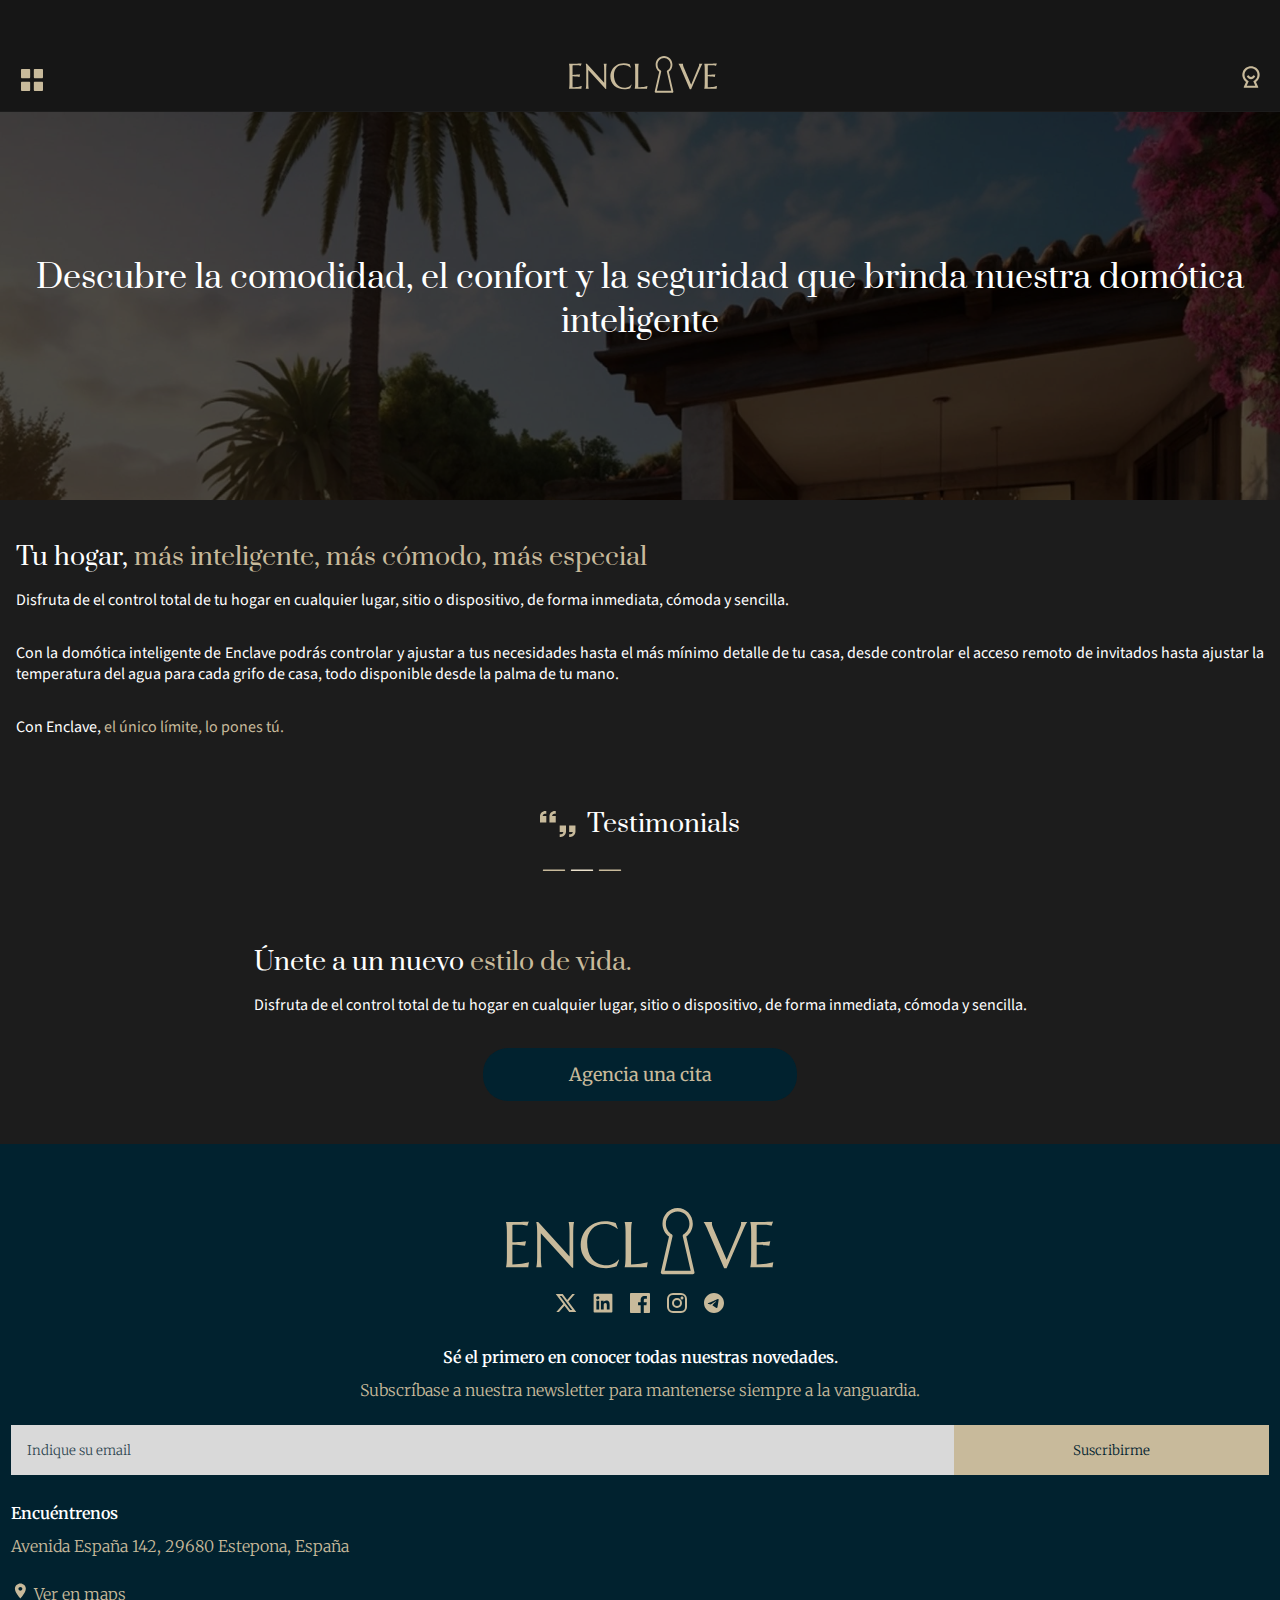
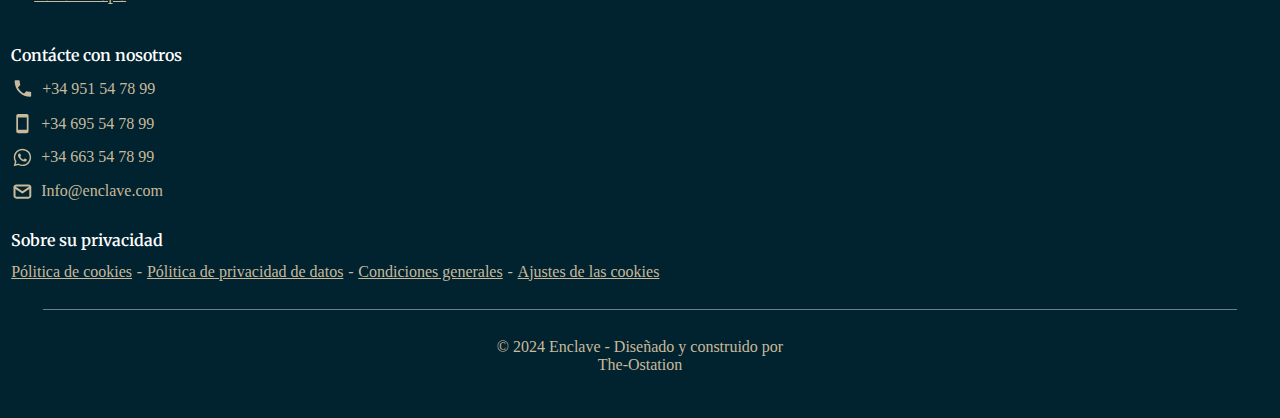
==== commit ef2f0572: "P4 - SIST/PP" ====
--- a/index.html
+++ b/index.html
@@ -61,7 +61,7 @@
             <main class="menu">
                 <nav>
                     <a href="index.html" class="resaltar encabezado">INICIO</a>
-                    <a href="index.html" class="resaltar encabezado">SOBRE NOSOSTROS</a>
+                    <a href="about_us.html" class="resaltar encabezado">SOBRE NOSOSTROS</a>
                     <a href="index.html" class="resaltar encabezado">TESTIMONIALS</a>
                     <a href="index.html" class="resaltar encabezado">AGENDA UNA CITA</a>
                 </nav>
--- a/CSS/css.css
+++ b/CSS/css.css
@@ -1,72 +1,94 @@
 @import url('https://fonts.googleapis.com/css2?family=Prata&display=swap');
 @import url('https://fonts.googleapis.com/css2?family=Mada:wght@200..900&family=Prata&display=swap');
 @import url('https://fonts.googleapis.com/css2?family=Mada:wght@200..900&family=Merriweather:ital,wght@0,300;0,400;0,700;0,900;1,300;1,400;1,700;1,900&family=Prata&display=swap');
-*{
+
+* {
     box-sizing: border-box;
     padding: 0;
     margin: 0;
 }
-body{
+
+body {
     background-color: #1C1C1C;
 }
+
 /*TEXT//TEXTOS*/
-.subtitles{
+.subtitles {
     font-family: "Prata", serif;
     font-weight: 400;
     font-style: normal;
     color: white;
 }
-.text{
+
+.text {
     font-family: "Mada", serif;
-    font-optical-sizing: auto;
     font-weight: 400;
     font-style: normal;
     color: white;
 }
-.encabezado{
+
+.encabezado {
     font-family: "Merriweather", serif;
     font-weight: 600;
     font-style: normal;
-    color:white;
-}
-.txt-opinion{
+    color: white;
+}
+
+.txt-opinion {
     font-family: "Merriweather", serif;
     font-weight: 600;
     font-style: italic;
-    color:white;
-}
-.txt-botones{
+    color: white;
+}
+
+.txt-botones {
     font-family: "Merriweather", serif;
     font-weight: 400;
     font-style: normal;
 }
-.txt-footer{
+
+.txt-footer {
     font-family: "Merriweather", serif;
     font-weight: 200;
     font-style: light;
-    color:white;
-}
-.txt-input{
+    color: white;
+}
+
+.txt-input {
     font-family: "Merriweather", serif;
     font-weight: 200;
     font-style: light;
 }
-.resaltar{
+
+.resaltar {
     color: #C8BA9B;
 }
-.undeline{
+
+.oscurecer {
+    color: #01222F;
+}
+
+.undeline {
     text-decoration: underline;
 }
-.normal{
+
+.justify {
+    text-align: justify;
+}
+
+.normal {
     background-color: #01222F;
     color: #C8BA9B;
 }
-.alternative{
+
+.alternative {
     background-color: #C8BA9B;
     color: #01222F;
 }
+
+/*ESTILOS GENERALES*/
 /*HEADER*/
-header.default{
+header.default {
     display: flex;
     justify-content: space-between;
     background-color: rgba(21, 21, 21, .8);
@@ -75,20 +97,25 @@
     position: fixed;
     width: 100%;
 }
-header.default>*{
+
+header.default>* {
     margin-top: 2.5rem;
     padding: 0;
 }
-header.default> .menu, header.default> .user{
+
+header.default>.menu,
+header.default>.user {
     margin-top: 3rem;
     padding: 0;
 }
+
 /*MAIN*/
-div.header-dummy{
+div.header-dummy {
     height: 5.5rem;
 }
+
 /*COVER//PORTADA*/
-div.cover{
+div.cover {
     background-image: url("../images/photos/main_cover_image.webp");
     background-size: cover;
     height: 24.25rem;
@@ -96,7 +123,8 @@
     align-items: center;
     text-align: center;
 }
-div.content{
+
+div.content {
     background-color: rgba(0, 0, 0, .7);
     height: 24.25rem;
     display: flex;
@@ -104,36 +132,42 @@
     text-align: center;
 
 }
-div.content>p{
-    color:white;
+
+div.content>p {
+    color: white;
     font-size: 32px;
 }
+
 /*DESCRIPCION MAIN*/
-section#description{
+section#description {
     display: flex;
     flex-direction: column;
     padding: 1rem;
     gap: 1rem;
 }
-section#description>h2{
+
+section#description>h2 {
     font-size: 25px;
     width: 90%;
 }
-section#description>article{
+
+section#description>article {
     display: flex;
     flex-direction: column;
     text-align: justify;
     gap: 1.2rem;
     font-size: 16px;
 }
+
 /*TESTIMONIALS MAIN*/
-section#testimonials{
+section#testimonials {
     display: flex;
     flex-direction: column;
     padding: 1rem;
     gap: 1rem;
 }
-section#testimonials>h2{
+
+section#testimonials>h2 {
     display: flex;
     align-items: center;
     gap: 0.7rem;
@@ -141,17 +175,19 @@
 }
 
 /*AGENCIAR CITA*/
-section#agenciarCita{
+section#agenciarCita {
     display: flex;
     flex-direction: column;
     padding: 1rem;
     gap: 1rem;
 }
-section#agenciarCita>h2{
+
+section#agenciarCita>h2 {
     font-size: 25px;
     width: 75%;
 }
-section#agenciarCita>article{
+
+section#agenciarCita>article {
     display: flex;
     flex-direction: column;
     align-items: center;
@@ -159,37 +195,41 @@
     gap: 1.2rem;
     font-size: 16px;
 }
-button.txt-botones{
-   transition: all 0.3s ease-in-out ;
-   width:314px ;
-   height:53px ;
-   border-radius: 25px;
-   border: none;
-   font-size:18px ;
-}
-button.txt-botones:hover{
-    background-color:#C8BA9B ;
-    color: #01222F;
- }
-
- a.txt-botones.button{
-    transition: all 0.3s ease-in-out ;
-    width:314px ;
-    height:53px ;
+
+button.txt-botones {
+    transition: all 0.3s ease-in-out;
+    width: 314px;
+    height: 53px;
     border-radius: 25px;
     border: none;
-    font-size:18px ;
- }
- /*FOOTER*/
- a{
+    font-size: 18px;
+}
+
+button.txt-botones:hover {
+    background-color: #C8BA9B;
+    color: #01222F;
+}
+
+a.txt-botones.button {
+    transition: all 0.3s ease-in-out;
+    width: 314px;
+    height: 53px;
+    border-radius: 25px;
+    border: none;
+    font-size: 18px;
+}
+
+/*FOOTER*/
+a {
     text-decoration: none;
- }
-
- a.button.txt-botones:hover{
-    background-color:#C8BA9B ;
+}
+
+a.button.txt-botones:hover {
+    background-color: #C8BA9B;
     color: #01222F;
- }
- footer{
+}
+
+footer {
     margin-top: 1.7rem;
     flex-wrap: wrap;
     display: flex;
@@ -201,124 +241,139 @@
     padding-top: 4rem;
     padding-bottom: 2rem;
     gap: 1.75rem;
- }
- /*social*/
- footer div.footer-social{
-    display: flex;
-    flex-flow:column ;
+}
+
+/*social*/
+footer div.footer-social {
+    display: flex;
+    flex-flow: column;
     gap: 1rem;
     align-items: center;
     width: 100%;
- }
- footer div.footer-social nav{
+}
+
+footer div.footer-social nav {
     display: flex;
     gap: 0.8rem;
- }
- /*newsletter*/
- footer div.footer-newsletter{
-    display: flex;
-    flex-flow:column ;
+}
+
+/*newsletter*/
+footer div.footer-newsletter {
+    display: flex;
+    flex-flow: column;
     gap: 0.8rem;
     align-items: center;
     width: 100%;
- }
- footer div.footer-newsletter form span{
+}
+
+footer div.footer-newsletter form span {
     display: flex;
     align-items: center;
     height: 50px;
-    background-color:#D9D9D9;
- }
- footer div.footer-newsletter form{
-    width: 100%;
- }
- footer div.footer-newsletter form span input{
+    background-color: #D9D9D9;
+}
+
+footer div.footer-newsletter form {
+    width: 100%;
+}
+
+footer div.footer-newsletter form span input {
     height: 50px;
     width: 75%;
     background: none;
     border: none;
-    outline:none;
+    outline: none;
     color: rgba(1, 34, 47, 0.8);
-    background-color:#D9D9D9;
+    background-color: #D9D9D9;
     padding-left: 1rem;
- }
- footer div.footer-newsletter form span input::placeholder{
+}
+
+footer div.footer-newsletter form span input::placeholder {
     color: rgba(1, 34, 47, 0.8);
- }
- footer div.footer-newsletter form span button{
+}
+
+footer div.footer-newsletter form span button {
     height: 50px;
     width: 25%;
     background: none;
     border: none;
-    outline:none;
+    outline: none;
     color: rgba(1, 34, 47, 1);
-    background-color:#C8BA9B;
- }
+    background-color: #C8BA9B;
+}
+
 /*location*/
-footer div.footer-location{
-    display: flex;
-    flex-flow:column ;
+footer div.footer-location {
+    display: flex;
+    flex-flow: column;
     gap: 0.8rem;
     align-items: flex-start;
     width: 100%;
- }
+}
+
 /*contact-us*/
-footer div.footer-contact-us{
-    display: flex;
-    flex-flow:column ;
+footer div.footer-contact-us {
+    display: flex;
+    flex-flow: column;
     gap: 0.8rem;
     align-items: flex-start;
     width: 100%;
- }
-
- footer div.footer-contact-us nav{
-    display: flex;
-    flex-flow:column ;
+}
+
+footer div.footer-contact-us nav {
+    display: flex;
+    flex-flow: column;
     gap: 0.8rem;
     align-items: flex-start;
- }
-
- footer div.footer-contact-us nav a{
+}
+
+footer div.footer-contact-us nav a {
     display: flex;
     gap: 0.5rem;
     align-items: center;
- }
- /*privacy*/
- footer div.footer-privacy{
-    display: flex;
-    flex-flow:column ;
+}
+
+/*privacy*/
+footer div.footer-privacy {
+    display: flex;
+    flex-flow: column;
     gap: 0.8rem;
     align-items: flex-start;
     width: 100%;
- }
- footer div.footer-privacy nav{
+}
+
+footer div.footer-privacy nav {
     display: flex;
     flex-wrap: wrap;
     gap: 0.3rem;
     justify-content: flex-start;
- }
- /*divider*/
- footer div.divider{
+}
+
+/*divider*/
+footer div.divider {
     height: 1px;
     width: 95%;
     background-color: rgba(217, 217, 217, 0.5);
- }
- /*atributtion*/
- footer div.footer-attribution{
+}
+
+/*atributtion*/
+footer div.footer-attribution {
     display: flex;
     justify-content: center;
     width: 300px;
     text-align: center;
- }
- /*---------------- M E N U ----------------*/
-
- div#contenedor-menu{
+}
+
+/*---------------- M E N U ----------------*/
+
+div#contenedor-menu {
     position: fixed;
     top: 0;
     left: 0;
     width: 100vw;
     height: 100vh;
-    opacity: 0; /* Inicialmente invisible */
-    pointer-events: none; /* Evita que se pueda interactuar mientras está oculto */
+    opacity: 0;
+    pointer-events: none;
     transition: opacity 0.3s ease-in-out;
     z-index: 1000;
     height: 100vh;
@@ -328,49 +383,54 @@
 
 div#contenedor-menu.active {
     opacity: 1;
-    pointer-events: auto; /* Permite interacción cuando está visible */
-}
-
-header.menu{
-    padding-top:4rem ;
-    padding-left:1rem ;
-    padding-right:0.8rem ;
-}
-div#separador{
+    pointer-events: auto;
+}
+
+header.menu {
+    padding-top: 4rem;
+    padding-left: 1rem;
+    padding-right: 0.8rem;
+}
+
+div#separador {
     flex-basis: 0.2rem;
     background-color: #C8BA9B;
 }
-main.menu nav{
+
+main.menu nav {
     display: flex;
     flex-flow: column;
     gap: 10px;
     height: 100%;
     margin-left: 1rem;
-    padding-top:4rem ;
+    padding-top: 4rem;
     font-size: 28px;
 }
 
- div#contenedor-menu{
+div#contenedor-menu {
     display: flex;
     height: 100vh;
     gap: 2px;
 }
-header.menu{
-    padding-top:4rem ;
-    padding-left:1rem ;
-    padding-right:0.8rem ;
-}
-div#separador{
+
+header.menu {
+    padding-top: 4rem;
+    padding-left: 1rem;
+    padding-right: 0.8rem;
+}
+
+div#separador {
     flex-basis: 0.2rem;
     background-color: #C8BA9B;
 }
-main.menu nav{
+
+main.menu nav {
     display: flex;
     flex-flow: column;
     gap: 10px;
     height: 100%;
     margin-left: 1rem;
-    padding-top:4rem ;
+    padding-top: 4rem;
     font-size: 28px;
 }
 
@@ -380,8 +440,8 @@
 }
 
 
- /*---------------- L O G I N ----------------*/
- header.header-login{
+/*---------------- L O G I N ----------------*/
+header.header-login {
     display: flex;
     justify-content: space-between;
     padding: 1rem;
@@ -389,65 +449,74 @@
     position: fixed;
     width: 100%;
 }
-header.header-login>*{
+
+header.header-login>* {
     margin-top: 2.5rem;
     padding: 0;
 }
-header.header-login> .menu, header> .user{
+
+header.header-login>.menu,
+header>.user {
     margin-top: 3rem;
     padding: 0;
 }
+
 /*Info*/
-main{
-    display: flex;
-    flex-flow:column ;
+main {
+    display: flex;
+    flex-flow: column;
     align-items: center;
     gap: 1.5rem;
 }
-main div.info{
-    padding-top:2rem;
-    display: flex;
-    flex-flow: column;
-    align-items: center;
-    gap:0.5rem;
-}
-main div.aditional-info{
+
+main div.info {
+    padding-top: 2rem;
+    display: flex;
+    flex-flow: column;
+    align-items: center;
+    gap: 0.5rem;
+}
+
+main div.aditional-info {
     text-align: center;
     width: 70%;
     font-size: 14px;
-    color:#9A9A9A ;
-}
+    color: #9A9A9A;
+}
+
 /*form*/
 main form p {
     display: flex;
     align-items: center;
     height: 50px;
     width: 100%;
-    background-color:#D9D9D9;
- }
-
- main form{
+    background-color: #D9D9D9;
+}
+
+main form {
     display: flex;
     flex-flow: column;
     gap: 1rem;
     width: 90%;
     align-items: center;
- }
- 
- main form p input{
+}
+
+main form p input {
     height: 50px;
     width: 75%;
     background: none;
     border: none;
-    outline:none;
+    outline: none;
     color: rgba(1, 34, 47, 0.8);
-    background-color:#D9D9D9;
+    background-color: #D9D9D9;
     padding-left: 1rem;
- }
- main form p input::placeholder{
+}
+
+main form p input::placeholder {
     color: rgba(1, 34, 47, 0.8);
- }
- main form p span{
+}
+
+main form p span {
     display: flex;
     align-items: center;
     justify-content: center;
@@ -455,67 +524,89 @@
     width: 25%;
     background: none;
     border: none;
-    outline:none;
+    outline: none;
     color: rgba(1, 34, 47, 1);
-    background-color:#C8BA9B;
- }
-
- main form div{
+    background-color: #C8BA9B;
+}
+
+main form div {
     display: flex;
     flex-flow: column;
     gap: 0.7rem;
     width: 90%;
     align-items: center;
- }
- main.login a{
-    color:white;
+}
+
+main.login a {
+    color: white;
     font-size: 14px;
     text-decoration: underline;
- }
-
- main form p.error input::placeholder{
-    color: #AE1916 ;
- }
-
- main form p.error span svg{
-    color: #AE1916 ;
- }
-
-  /*---------------- LOG IN SUSCESSFUL // // // // ----------------*/
-
-  main.login-success div:nth-child(3){
-    display: flex;
-    flex-flow: column;
-    align-items: center;
-  }
-
-  main.login-success div:nth-child(3) div:nth-child(1){
+}
+
+main form p.error input::placeholder {
+    color: #AE1916;
+}
+
+main form p.error span svg {
+    color: #AE1916;
+}
+
+/*---------------- LOG IN SUSCESSFUL // // // // ----------------*/
+
+main.login-success div:nth-child(3) {
+    display: flex;
+    flex-flow: column;
+    align-items: center;
+}
+
+main.login-success div:nth-child(3) div:nth-child(1) {
     display: flex;
     align-items: center;
     justify-content: center;
     height: 12rem;
-    width:12rem;
+    width: 12rem;
     border-radius: 50%;
     overflow: hidden;
-  }
-  main.login-success div:nth-child(3) picture>img{
+}
+
+main.login-success div:nth-child(3) picture>img {
     border-radius: 50%;
     height: 13rem;
-  }
-
-  main.login-success * p:nth-child(2){
+}
+
+main.login-success * p:nth-child(2) {
     margin-top: 1rem;
     font-size: 1.56rem;
-  }
-
-  main.login-success * p:nth-child(3){
+}
+
+main.login-success * p:nth-child(3) {
     font-size: 0.875rem;
-  }
-
-  /*   - PROPERTIES - */
-
-  /*header*/
-  header.properties {
+}
+
+/*---------------- SUCCESS ----------------*/
+
+main.success div:nth-child(3) {
+    display: flex;
+    flex-flow: column;
+    align-items: center;
+}
+
+main.success * p:nth-child(2) {
+    text-align: center;
+    margin-top: 0.8rem;
+    font-size: 1.56rem;
+    width: 80%;
+}
+
+main.success * p:nth-child(3) {
+    font-size: 0.875rem;
+    margin-top: 0.8rem;
+}
+
+/*---------------- PROPERTIES / LISTADO DE PROPIEDADES ----------------*/
+
+/*header*/
+header.properties {
     display: flex;
     flex-direction: column;
     position: fixed;
@@ -529,10 +620,13 @@
     padding: 1rem;
     height: 6.938rem;
 }
+
 header.properties div:nth-child(1)>* {
     margin-top: 2.5rem;
 }
-header.properties div:nth-child(1) .menu, header.properties div:nth-child(1)  .user{
+
+header.properties div:nth-child(1) .menu,
+header.properties div:nth-child(1) .user {
     margin-top: 3rem;
     padding: 0;
 }
@@ -546,32 +640,33 @@
     height: 4.5rem;
 }
 
-header.properties div:last-child span:nth-child(1), 
+header.properties div:last-child span:nth-child(1),
 header.properties div:last-child span:nth-child(3) {
     display: flex;
     justify-content: center;
     align-items: center;
     height: 3.125rem;
     width: 5.75rem;
-    background-color: rgba(200, 186, 155,1);
+    background-color: rgba(200, 186, 155, 1);
     padding: 1rem;
 }
 
 
 
 /*body*/
-main.properties div.header-dummy{
+main.properties div.header-dummy {
     height: 10rem;
 }
 
 /*LISTADO DE PROPIEDADES*/
-section#property-list{
+section#property-list {
     display: flex;
     flex-wrap: wrap;
-    width:80%;
-    gap:1rem;
+    width: 80%;
+    gap: 1rem;
     margin-top: 1.3rem;
 }
+
 /*TARJETA DE PROPIEDAD*/
 .tarjeta-propiedad {
     width: 100%;
@@ -582,46 +677,46 @@
     display: flex;
     flex-direction: column;
 }
+
 .imagen-property {
-    flex-basis:100%; 
-    background-image: url('../images/photos/HOME_EXAMPLE.webp'); /* 🖼️ Cambia esto por la imagen real */
+    flex-basis: 100%;
+    background-image: url('../images/photos/main_cover_image.webp');
     background-size: cover;
     background-position: center;
     display: flex;
 }
 
 .fondo-2 {
-    background-image: url('../images/photos/jeff_opinion.webp'); /* 🖼️ Cambia esto por la imagen real */
+    background-image: url('../images/photos/jeff_opinion.webp');
     background-size: cover;
     background-position: center;
 }
 
 .fondo-3 {
-    background-image: url('../images/photos/jessica_opinion.webp'); /* 🖼️ Cambia esto por la imagen real */
+    background-image: url('../images/photos/jessica_opinion.webp');
     background-size: cover;
     background-position: center;
 }
 
 .fondo-4 {
-    background-image: url('../images/photos/main_cover_image.webp'); /* 🖼️ Cambia esto por la imagen real */
+    background-image: url('../images/photos/HOME_EXAMPLE.webp');
     background-size: cover;
     background-position: center;
 }
 
-div.imagen-property> div {
+div.imagen-property>div {
     background-color: rgba(0, 0, 0, 0.6);
     display: flex;
-    flex-wrap: wrap;
+    flex-flow: column;
     flex-basis: 100%;
 }
 
-div.imagen-property> div div.iconos {
+div.imagen-property>div div.iconos {
     display: flex;
     padding: 0.6rem;
     justify-content: flex-end;
     flex-basis: 100%;
     gap: 0.5rem;
-    margin-bottom:6rem ;
 }
 
 .icono {
@@ -642,22 +737,330 @@
     border: 1px solid #DBAC29
 }
 
-/* 📌 Información de la propiedad */
 .info-propiedad {
     background-color: rgba(1, 34, 47, 0.68);
     display: flex;
-    flex-basis:100% ;
-    justify-content: center;
-    align-items: center;
-}
-
-.titulo {
+    flex-flow: column;
+    flex-basis: 23%;
+    justify-content: center;
+    align-items: center;
+}
+
+.info-propiedad>p {
+    margin: 0;
+    text-align: center;
+}
+
+
+/*---------------- USER OPTIONS ----------------*/
+
+main.user_options div.header-dummy {
+    height: 3.5rem;
+}
+
+main.user_options div:nth-child(3) {
+    display: flex;
+    flex-flow: column;
+    align-items: center;
+}
+
+main.user_options div:nth-child(3) div:nth-child(1) {
+    display: flex;
+    align-items: center;
+    justify-content: center;
+    height: 12rem;
+    width: 12rem;
+    border-radius: 50%;
+    overflow: hidden;
+}
+
+main.user_options div:nth-child(3) picture>img {
+    border-radius: 50%;
+    height: 13rem;
+}
+
+main.user_options * p:nth-child(2) {
+    margin-top: 1rem;
+    font-size: 1.125rem;
+}
+
+/*Opciones*/
+div#opciones {
+    display: flex;
+    flex-flow: column;
+    gap: 1rem;
+    width: 90%;
+}
+
+a.input-txt {
+    display: flex;
+    flex-basis: 100%;
+}
+
+a.input-txt>* {
+    height: 3rem;
+}
+
+a.input-txt div:nth-child(1) {
+    display: flex;
+    align-items: center;
+    justify-content: flex-start;
+    background-color: #01222F;
+    padding-left: 1rem;
+    flex-basis: 80%;
+}
+
+a.input-txt div:nth-child(2) {
+    display: flex;
+    align-items: center;
+    justify-content: center;
+    background-color: #C8BA9B;
+    flex-basis: 20%;
+}
+
+main.user_options button {
+    background-color: #C8BA9B;
+    color: #01222F;
+}
+
+main.user_options button:hover {
+    background-color: #01222F;
+    color: #C8BA9B;
+}
+
+/*---------------- AÑADIR HOGAR ----------------*/
+
+main.add_house div.qr_code,
+main.add_house div.code {
+    display: flex;
+    flex-flow: column;
+    align-items: center;
+    justify-content: center;
+    gap: 1rem;
+    margin-bottom: 0.5rem;
+}
+
+
+main.add_house div.qr_code div:nth-child(1) {
+    display: flex;
+    align-items: center;
+    justify-content: center;
+    height: 18rem;
+    width: 20rem;
+    border-radius: 5%;
+    overflow: hidden;
+}
+
+main.add_house div.qr_code div:nth-child(1) img {
+    display: flex;
+    height: 40rem;
+    width: 20rem;
+    margin-top: 5rem;
+    overflow: hidden;
+}
+
+main.add_house div.qr_code p,
+main.add_house div.code span.text {
+    text-align: center;
+    font-size: 13px;
+    width: 80%;
+}
+
+
+
+main.add_house button#registrar {
+    background-color: #01222F;
+    color: #C8BA9B;
+}
+
+main.add_house button#registar:hover {
+    background-color: #C8BA9B;
+    color: #01222F;
+}
+
+main.add_house button#manual {
+    background-color: #C8BA9B;
+    color: #01222F;
+}
+
+main.add_house button#manual:hover {
+    background-color: #01222F;
+    color: #C8BA9B;
+}
+
+/*---------------- ABOUT US ----------------*/
+
+/*PORTADA*/
+.portada {
+    width: 100%;
+    height: 100vh;
+    background: url('../images/photos/about_us_portada.webp') no-repeat center center;
+    background-size: cover;
+    display: flex;
+    justify-content: center;
+    align-items: center;
+    text-align: center;
+    color: white;
+}
+
+.portada>div {
+    width: 100%;
+    height: 100vh;
+    background-color: rgba(0, 0, 0, 0.8);
+    display: flex;
+    flex-flow: column;
+    justify-content: center;
+    align-items: center;
+    text-align: center;
+    color: white;
+}
+
+.portada>div {
+    width: 100%;
+    height: 100vh;
+    background-color: rgba(0, 0, 0, 0.85);
+    display: flex;
+    flex-flow: column;
+    justify-content: center;
+    color: white;
+    gap: 5rem;
+    padding-top: 5rem;
+}
+
+.portada>div div p:nth-child(2) {
+    font-size: 1.875rem;
+}
+
+.portada>div>div:nth-child(2) {
+    display: flex;
+    flex-flow: column;
+    gap: 0.8rem;
+}
+
+.portada>div>div:nth-child(2) span:last-child {
+    font-size: 0.875rem;
+}
+
+/*SECTION - OUR-TEAM*/
+section#our-team {
+    display: flex;
+    flex-flow: column;
+    align-items: center;
+    width: 90%;
+    gap: 1rem;
+}
+
+section#our-team div {
+    display: flex;
+    flex-flow: column;
+    justify-content: flex-start;
+    gap: 1rem;
+}
+
+section#our-team>picture img {
+    width: 100%;
+    height: auto;
+    display: block;
+}
+
+/*SECTION - POR QUE CONFIAR EN NOSOTROS*/
+
+section#rely-on-us {
+    display: flex;
+    flex-wrap: wrap;
+    justify-content: center;
+    background-color: #01222F;
+}
+
+section#rely-on-us>h2 {
+    padding: 1rem;
+    font-size: 1.2rem;
+}
+
+section#rely-on-us article {
+    flex-basis: 100%;
+}
+
+.dropdown-btn {
+    display: flex;
+    align-items: center;
+    padding: 10px;
+    width: 100%;
+    text-align: left;
+    cursor: pointer;
+    border: none;
+}
+
+h3 {
+    margin: 0;
+    font-size: 16px;
+    color: #2c3e50;
+}
+
+/* Initially hide the dropdown content */
+.dropdown-content {
+    display: none;
+    overflow: hidden;
+    padding: 10px 20px;
+    height: 0;
+    /* Set initial height to 0 */
+}
+
+.dropdown-content.f-alternative {
+    background-color: #C8BA9B;
+}
+
+.icon svg {
+    transition: transform 0.3s ease;
+    /* Smooth transition for rotation */
+}
+
+.dropdown.active .icon svg {
+    transform: rotate(90deg);
+}
+
+p {
+    margin-bottom: 0.8rem;
+}
+
+/*Section nuestra historia MOBILE*/
+
+section#our-history {
+    margin-top: 2rem;
+    width: 100%;
+    min-height: 25rem;
+    background-image: url(../images/photos/MonicaMonteverdeAboutUs_1.webp);
+    background-size: cover;
+    background-position: center;
+    background-repeat: no-repeat;
+    display: flex;
+}
+
+section#our-history>div {
+    display: flex;
+    flex-wrap: wrap;
+    flex-basis: 100%;
+    background-color: rgba(0, 0, 0, 0.7);
+    justify-content: center;
+}
+
+section#our-history>div>h2 {
+    padding: 0.7rem;
+    margin-left: -6rem;
+}
+section#our-history>div>p {
+    text-align:center;
+    margin-top: 3rem;
     font-size: 20px;
-    color: #C8BA9B;
-    margin-bottom: 10px;
-}
-
-.descripcion {
-    font-size: 14px;
-    color: #D9D9D9;
+    flex-basis: 90%;
+}
+section#our-history>div>span{
+    text-align: center;
+    background-color: #C8BA9B;
+    display: flex;
+    justify-content: center;
+    align-items: center;
+    padding: 1.4rem;
+    height: 10%;
+    margin-top: -4.5rem;
 }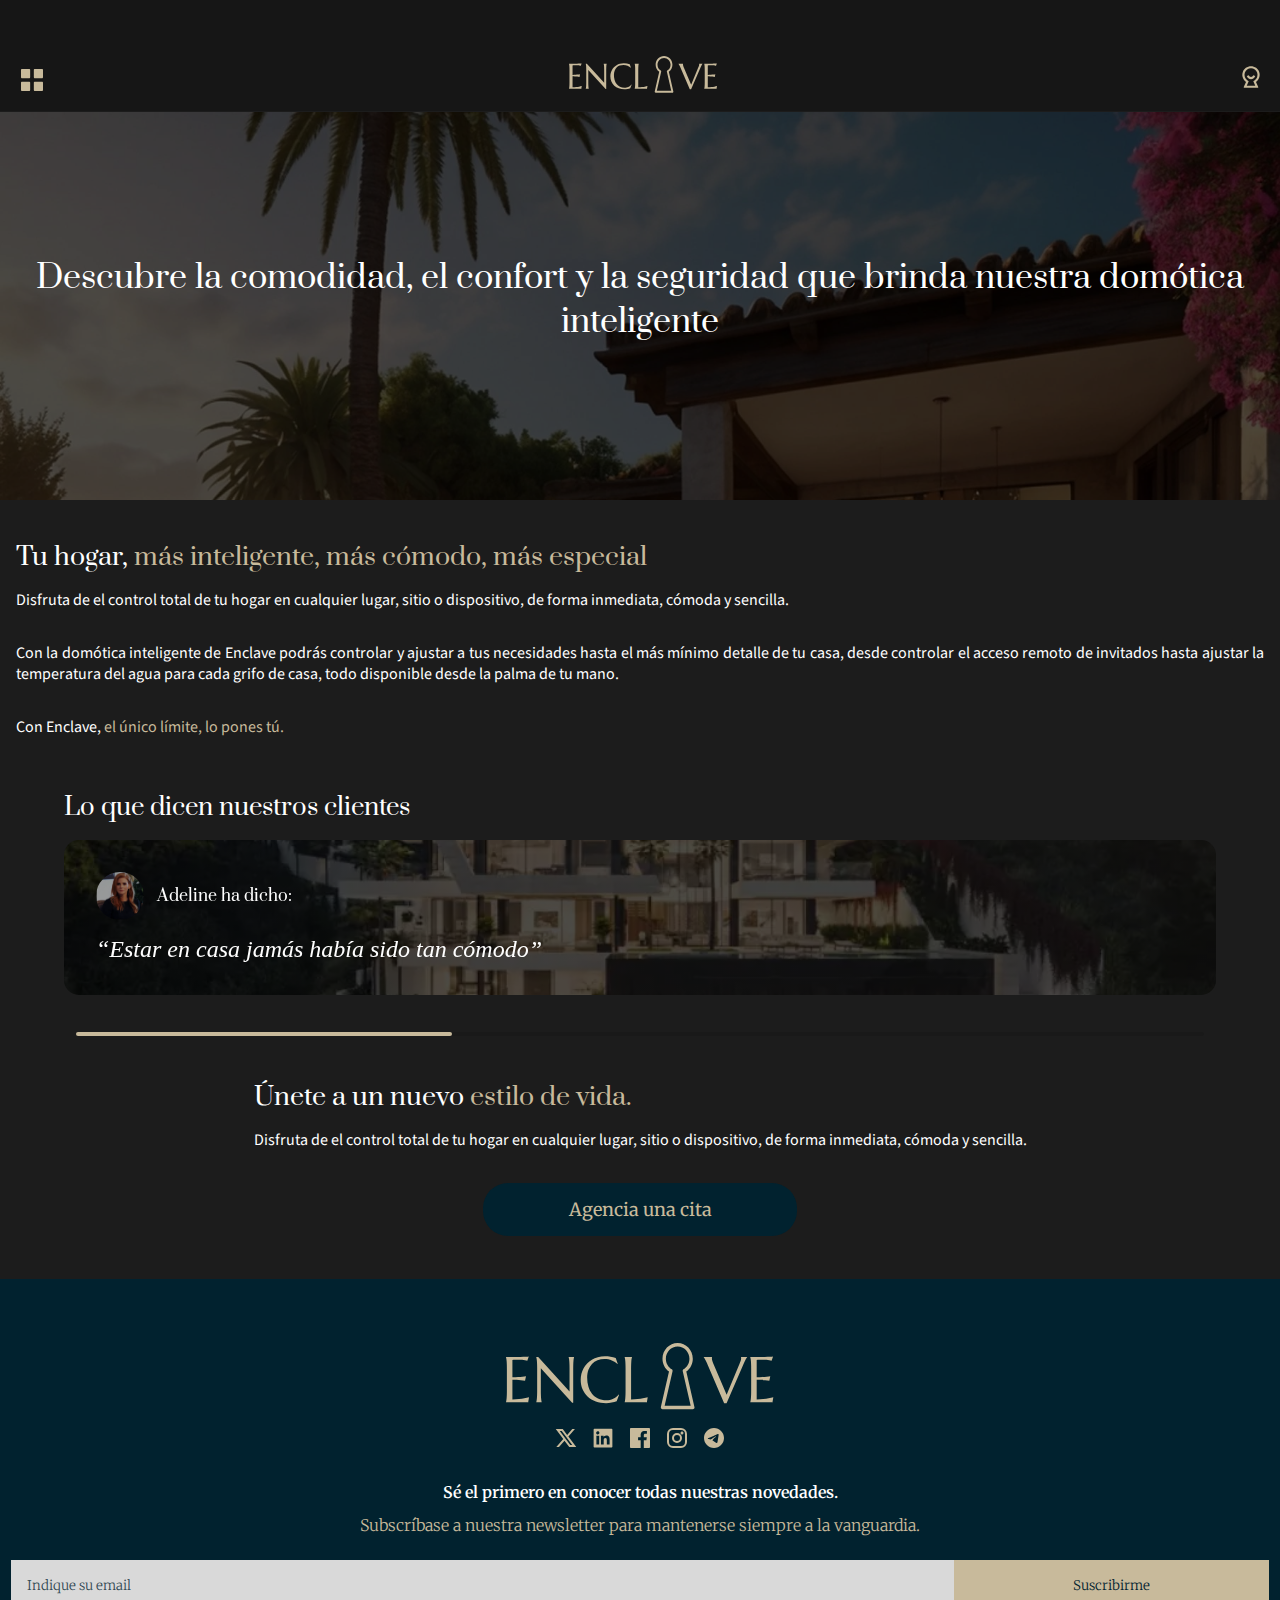
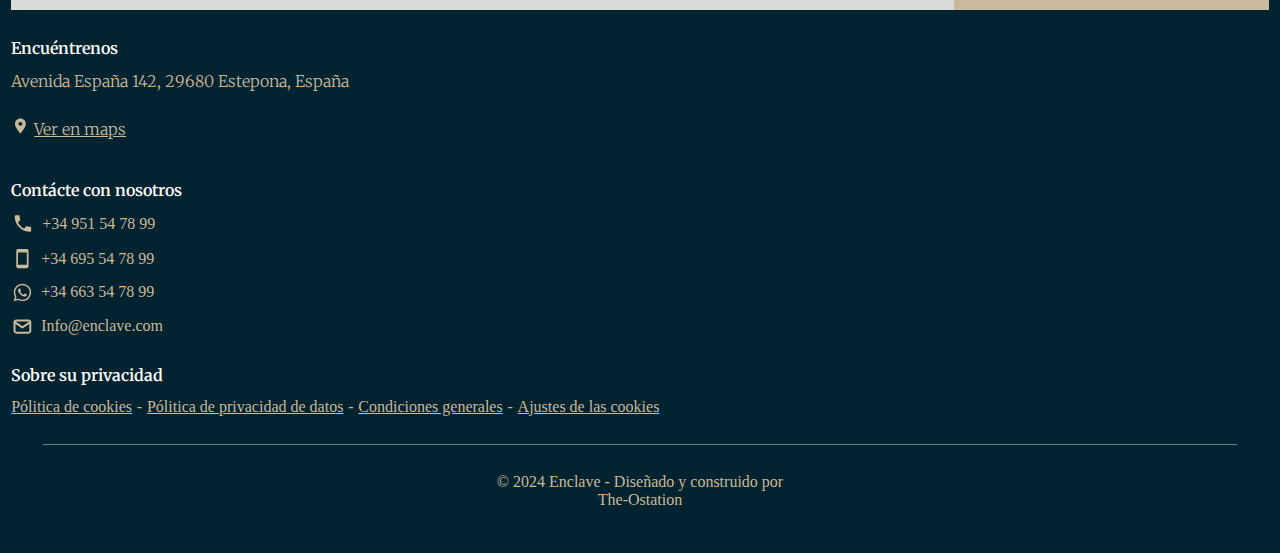
==== commit 73594f79: "P6 - AFS/PCF" ====
--- a/index.html
+++ b/index.html
@@ -8,6 +8,8 @@
     <meta name="viewport" content="width=device-width, initial-scale=1.0">
     <link rel="stylesheet" href="CSS/css.css">
     <script src="js/jquery-3.7.1.min.js"></script>
+    <link rel="stylesheet" href="swiper/swiper-bundle.min.css">
+    <script src="swiper/swiper-bundle.min.js"></script>
     <script src="js/jq.js"></script>
     <title>ENCLAVE</title>
 </head>
@@ -58,16 +60,15 @@
                 </span>
             </header>
             <div id="separador"></div>
-            <main class="menu">
+            <div class="menu">
                 <nav>
                     <a href="index.html" class="resaltar encabezado">INICIO</a>
                     <a href="about_us.html" class="resaltar encabezado">SOBRE NOSOSTROS</a>
                     <a href="index.html" class="resaltar encabezado">TESTIMONIALS</a>
-                    <a href="index.html" class="resaltar encabezado">AGENDA UNA CITA</a>
+                    <a href="cita.html" class="resaltar encabezado">AGENDA UNA CITA</a>
                 </nav>
-            </main>
-        </div>
-
+            </div>
+        </div>
 
         <div class="header-dummy"></div>
         <div class="cover">
@@ -97,28 +98,67 @@
             </article>
         </section>
         <section id="testimonials">
-            <h2 class="subtitles"><svg width="36" height="26" viewBox="0 0 36 26" fill="none"
-                    xmlns="http://www.w3.org/2000/svg">
-                    <path
-                        d="M5.35511 0C2.38701 0 0 2.40336 0 5.39205V11.4242H6.30303V5.12121H2.75758V4.54261C2.75758 3.8621 3.73589 2.75758 4.82576 2.75758H6.30303V0H5.35511ZM14.8097 0C11.8416 0 9.45455 2.40336 9.45455 5.39205V11.4242H15.7576V5.12121H12.2121V4.54261C12.2121 3.8621 13.1904 2.75758 14.2803 2.75758H15.7576V0H14.8097ZM19.697 14.5758V20.8788H23.2424V21.4574C23.2424 22.1379 22.2641 23.2424 21.1742 23.2424H19.697V26H20.6449C23.613 26 26 23.5966 26 20.608V14.5758H19.697ZM29.1515 14.5758V20.8788H32.697V21.4574C32.697 22.1379 31.7187 23.2424 30.6288 23.2424H29.1515V26H30.0994C33.0675 26 35.4545 23.5966 35.4545 20.608V14.5758H29.1515Z"
-                        fill="#C8BA9B" />
-                </svg>
-                Testimonials
-            </h2>
-            <div class="pages">
-                <svg width="84" height="28" viewBox="0 0 84 28" fill="none" xmlns="http://www.w3.org/2000/svg">
-                    <path
-                        d="M2.8 13.3C2.8 13.1143 2.87375 12.9363 3.00503 12.805C3.1363 12.6737 3.31435 12.6 3.5 12.6H24.5C24.6857 12.6 24.8637 12.6737 24.995 12.805C25.1263 12.9363 25.2 13.1143 25.2 13.3C25.2 13.4857 25.1263 13.6637 24.995 13.795C24.8637 13.9262 24.6857 14 24.5 14H3.5C3.31435 14 3.1363 13.9262 3.00503 13.795C2.87375 13.6637 2.8 13.4857 2.8 13.3Z"
-                        fill="#C8BA9B" />
-                    <path
-                        d="M30.8 13.3C30.8 13.1143 30.8737 12.9363 31.005 12.805C31.1363 12.6737 31.3143 12.6 31.5 12.6H52.5C52.6856 12.6 52.8637 12.6737 52.995 12.805C53.1262 12.9363 53.2 13.1143 53.2 13.3C53.2 13.4857 53.1262 13.6637 52.995 13.795C52.8637 13.9262 52.6856 14 52.5 14H31.5C31.3143 14 31.1363 13.9262 31.005 13.795C30.8737 13.6637 30.8 13.4857 30.8 13.3Z"
-                        fill="#EBE1CC" />
-                    <path
-                        d="M58.8 13.3C58.8 13.1143 58.8737 12.9363 59.005 12.805C59.1363 12.6737 59.3143 12.6 59.5 12.6H80.5C80.6856 12.6 80.8637 12.6737 80.995 12.805C81.1262 12.9363 81.2 13.1143 81.2 13.3C81.2 13.4857 81.1262 13.6637 80.995 13.795C80.8637 13.9262 80.6856 14 80.5 14H59.5C59.3143 14 59.1363 13.9262 59.005 13.795C58.8737 13.6637 58.8 13.4857 58.8 13.3Z"
-                        fill="#C8BA9B" />
-                </svg>
+            <h2 class="subtitles">Lo que dicen nuestros clientes</h2>
+            <!-- Slider main container -->
+            <div class="swiper">
+                <!-- Additional required wrapper -->
+                <div class="swiper-wrapper">
+                    <!-- Slides -->
+                    <div class="swiper-slide">
+                        <div class="testimonial-container fondo-4">
+                            <div class="testimonial-content">
+                                <div class="testimonial-header">
+                                    <img src="images/photos/User_pic.webp" alt="Foto de Adeline" class="testimonial-photo">
+                                    <span class="testimonial-author subtitles">Adeline ha dicho:</span>
+                                </div>
+                                <blockquote class="testimonial-quote">
+                                    “Estar en casa jamás había sido tan cómodo”
+                                </blockquote>
+                            </div>
+                        </div>
+                    </div>
+                    <div class="swiper-slide">
+                        <div class="testimonial-container fondo-3">
+                            <div class="testimonial-content">
+                                <div class="testimonial-header">
+                                    <img src="images/photos/User_pic.webp" alt="Foto de Adeline" class="testimonial-photo">
+                                    <span class="testimonial-author">Adeline ha dicho:</span>
+                                </div>
+                                <blockquote class="testimonial-quote">
+                                    “Estar en casa jamás había sido tan cómodo”
+                                </blockquote>
+                            </div>
+                        </div>
+                    </div>
+                    <div class="swiper-slide">
+                        <div class="testimonial-container fondo-2">
+                            <div class="testimonial-content">
+                                <div class="testimonial-header">
+                                    <img src="images/photos/User_pic.webp" alt="Foto de Adeline" class="testimonial-photo">
+                                    <span class="testimonial-author">Adeline ha dicho:</span>
+                                </div>
+                                <blockquote class="testimonial-quote">
+                                    “Estar en casa jamás había sido tan cómodo”
+                                </blockquote>
+                            </div>
+                        </div>
+                    </div>
+                </div>
+                <div class="swiper-scrollbar"></div>
             </div>
+
         </section>
+        <script>
+            const swiper = new Swiper('.swiper', {
+                // Optional parameters
+                direction: 'horizontal',
+
+                // And if we need scrollbar
+                scrollbar: {
+                    el: '.swiper-scrollbar',
+                },
+            });
+        </script>
         <section id="agenciarCita">
             <h2 class="subtitles">Únete a un nuevo <span class="resaltar">estilo de vida.</span></h2>
             <article>
--- a/CSS/css.css
+++ b/CSS/css.css
@@ -96,6 +96,7 @@
     height: 6.938rem;
     position: fixed;
     width: 100%;
+    z-index: 10;
 }
 
 header.default>* {
@@ -104,6 +105,7 @@
 }
 
 header.default>.menu,
+header.default>.back,
 header.default>.user {
     margin-top: 3rem;
     padding: 0;
@@ -160,19 +162,81 @@
 }
 
 /*TESTIMONIALS MAIN*/
-section#testimonials {
+section#testimonials{
+    display: flex;
+    flex-flow:column;
+    gap:1rem;
+    width: 90%;
+}
+
+.swiper{
+    width: 100%;
+    height: 200px;
+    display: flex;
+    flex-flow:column ;
+}
+
+.swiper-slide>div{
+    display: flex;
+    background-color: #01222F;
+    flex-basis: 100%;
+}
+
+/* CSS */
+.testimonial-container {
+    position: relative;
+    color: #fff; 
+    padding: 2rem;          /* Espacio interno adaptable */
+    border-radius: 0.5rem;  /* Curvatura opcional de esquinas */
+    overflow: hidden;       /* Para asegurar que nada se salga del contenedor */
+  }
+  
+  /* Oscurece un poco la imagen de fondo para que el texto sea más legible */
+/* CSS */
+.testimonial-container {
+    border-radius: 15px; /* Opcional, para esquinas redondeadas */
+  }
+  
+  /* Contenedor interno para el contenido */
+  .testimonial-content {
     display: flex;
     flex-direction: column;
-    padding: 1rem;
-    gap: 1rem;
-}
-
-section#testimonials>h2 {
-    display: flex;
-    align-items: center;
-    gap: 0.7rem;
-    font-size: 25px;
-}
+    gap: 1rem; 
+  }
+  
+  /* Encabezado con foto + texto */
+  .testimonial-header {
+    display: flex;
+    align-items: flex-start;
+    align-items: center;
+    gap: 0.8rem;
+  }
+  
+  .testimonial-photo {
+    width: 3rem;
+    height: 3rem;
+    object-fit: cover;
+    border-radius: 50%; /* Para que la foto sea circular */
+  }
+  
+  .testimonial-author {
+/*responsive*/
+  }
+  
+  /* Cita */
+  .testimonial-quote {
+    text-align: center;
+    font-size: 1.5rem;
+    font-style: italic;
+    margin: 0; /* Quita el margen por defecto de blockquote */
+  }
+  
+  
+
+.swiper-scrollbar-drag {
+    background: #C8BA9B !important;
+}
+
 
 /*AGENCIAR CITA*/
 section#agenciarCita {
@@ -386,18 +450,12 @@
     pointer-events: auto;
 }
 
-header.menu {
-    padding-top: 4rem;
-    padding-left: 1rem;
-    padding-right: 0.8rem;
-}
-
 div#separador {
     flex-basis: 0.2rem;
     background-color: #C8BA9B;
 }
 
-main.menu nav {
+div.menu nav {
     display: flex;
     flex-flow: column;
     gap: 10px;
@@ -422,16 +480,6 @@
 div#separador {
     flex-basis: 0.2rem;
     background-color: #C8BA9B;
-}
-
-main.menu nav {
-    display: flex;
-    flex-flow: column;
-    gap: 10px;
-    height: 100%;
-    margin-left: 1rem;
-    padding-top: 4rem;
-    font-size: 28px;
 }
 
 /* Cuando el menú está abierto, deshabilitamos el scroll en el body */
@@ -551,7 +599,7 @@
     color: #AE1916;
 }
 
-/*---------------- LOG IN SUSCESSFUL // // // // ----------------*/
+/*---------------- LOG IN SUSCESSFUL  ----------------*/
 
 main.login-success div:nth-child(3) {
     display: flex;
@@ -585,7 +633,17 @@
 
 /*---------------- SUCCESS ----------------*/
 
-main.success div:nth-child(3) {
+main.success {
+    width: 100%;
+    height: 100vh;
+    display: flex;
+    flex-flow:column;
+    display: flex;
+    align-items: center;
+    justify-content: center;
+}
+
+main.success div:nth-child(2) {
     display: flex;
     flex-flow: column;
     align-items: center;
@@ -600,7 +658,8 @@
 
 main.success * p:nth-child(3) {
     font-size: 0.875rem;
-    margin-top: 0.8rem;
+    text-align: center;
+    width: 80%;
 }
 
 /*---------------- PROPERTIES / LISTADO DE PROPIEDADES ----------------*/
@@ -659,7 +718,7 @@
 }
 
 /*LISTADO DE PROPIEDADES*/
-section#property-list {
+div#property-list {
     display: flex;
     flex-wrap: wrap;
     width: 80%;
@@ -668,7 +727,7 @@
 }
 
 /*TARJETA DE PROPIEDAD*/
-.tarjeta-propiedad {
+.tarjeta-propiedad  {
     width: 100%;
     height: 14rem;
     border-radius: 15px;
@@ -680,32 +739,39 @@
 
 .imagen-property {
     flex-basis: 100%;
-    background-image: url('../images/photos/main_cover_image.webp');
+    background-image: 
+    linear-gradient(rgba(0, 0, 0, 0.7), rgba(0, 0, 0, 0.7)),
+    url('../images/photos/main_cover_image.webp');
     background-size: cover;
     background-position: center;
     display: flex;
 }
 
 .fondo-2 {
-    background-image: url('../images/photos/jeff_opinion.webp');
+    background-image:
+    linear-gradient(rgba(0, 0, 0, 0.7), rgba(0, 0, 0, 0.7)),
+    url('../images/photos/jeff_opinion.webp');
     background-size: cover;
     background-position: center;
 }
 
 .fondo-3 {
-    background-image: url('../images/photos/jessica_opinion.webp');
+    background-image: 
+    linear-gradient(rgba(0, 0, 0, 0.7), rgba(0, 0, 0, 0.7)),
+    url('../images/photos/jessica_opinion.webp');
     background-size: cover;
     background-position: center;
 }
 
 .fondo-4 {
-    background-image: url('../images/photos/HOME_EXAMPLE.webp');
+    background-image:
+    linear-gradient(rgba(0, 0, 0, 0.7), rgba(0, 0, 0, 0.7)),
+    url('../images/photos/HOME_EXAMPLE.webp');
     background-size: cover;
     background-position: center;
 }
 
 div.imagen-property>div {
-    background-color: rgba(0, 0, 0, 0.6);
     display: flex;
     flex-flow: column;
     flex-basis: 100%;
@@ -1063,4 +1129,183 @@
     padding: 1.4rem;
     height: 10%;
     margin-top: -4.5rem;
-}+}
+
+/*---------------- CITA ----------------*/
+
+
+.calendar {
+    width: 100%; /* Ajusta según sea necesario */
+    display: flex;
+    flex-direction: column;
+    align-items: center;
+    text-align: center;
+    padding: 1.3rem;
+    background-color: #01222F;
+    margin-bottom: 0.8rem;
+}
+
+/* Encabezado del calendario */
+.calendar-header {
+    width: 100%;
+    display: flex;
+    flex-flow: row;
+    align-items: center;
+    margin-bottom: 10px;
+}
+
+.calendar-title {
+    display: flex;
+    flex-flow: row;
+    align-items: center;
+    font-size: 1.5rem;
+}
+
+/* Flechas de navegación */
+.prev-arrow, .next-arrow {
+    cursor: pointer;
+    user-select: none;
+    font-size: 2rem;
+}
+
+/* Días de la semana */
+.calendar-weekdays {
+    width: 100%;
+    max-width: 37.5rem;
+    display: grid;
+    grid-template-columns: repeat(7, 1fr);
+    margin-bottom: 5px;
+    color: #C8BA9B;
+}
+
+.selected{
+    background: #C8BA9B; /* #C8BA9B con 50% de opacidad */
+    color: #01222F;
+    font-weight: bold;
+}
+
+/* Contenedor de los días del mes */
+.calendar-days {
+    max-width: 37.5rem;
+    width: 100%;
+    display: grid;
+    grid-template-columns: repeat(7, 1fr);
+    gap: 5px;
+    color: #D9D9D9;
+}
+
+/* Clase para destacar el día 15 */
+
+/* Clase para los días fuera del mes (opacidad) */
+.day-non-elegible {
+    opacity: 0.5;
+}
+
+.day-non-elegible {
+    opacity: 0.5;
+}
+
+section#cita{
+    display: flex;
+    flex-flow: column;
+    justify-content: center;
+    align-items: center;
+    width: 100%;
+    max-width: 60rem;
+}
+
+section#cita>h2{
+    margin-bottom:1rem;
+}
+
+main section form p.error input::placeholder {
+    color: #AE1916;
+}
+
+main section form p.error span svg {
+    color: #AE1916;
+}
+/*---------------- PROPERTY ----------------*/
+
+/*cover propiedad*/
+div.cover-property{
+    width: 100%;
+    display: flex;
+}
+
+div.cover-property>div.content {
+    background-color: rgba(0, 0, 0, .7);
+    height: 24.25rem;
+    width: 100%;
+    display: flex;
+    align-items: flex-end;
+    text-align: start;
+}
+
+div.cover-property>div.content>p {
+    color: white;
+    font-size: 25px;
+    padding-left: 0.8rem;
+}
+/*estado propiedad*/
+section#status{
+    display: flex;
+    flex-flow: column;
+    width: 90%;
+    gap: 1rem;
+}
+section#status>div{
+    display: flex;
+    flex-flow: column;
+    gap: 1rem;
+    width: 100%;
+}
+
+section#status>div{
+    display: flex;
+    flex-direction: column;
+    gap: 0.5rem;
+    border-radius: 1.563rem;
+    width: 100%;
+}
+
+section#status>div>div{
+    background-color: rgba(21, 21, 21, 1);
+    display: flex;
+    flex-direction: column;
+    align-items: center;
+    gap: 0.5rem;
+    border-radius: 1.563rem;
+    width: 100%;
+    padding: 1rem;
+}
+
+/* Contenedor de la primera línea (icono + texto) */
+.home-status > div, .camera-status>div {
+    display: flex;
+    flex-wrap: wrap;
+    width:90%;
+    align-items: center;
+    justify-content: center;  /* Centrar verticalmente */
+    color: #31812E;
+}
+
+/* Icono de verificación */
+.home-status div span:nth-child(1) {
+    flex-basis: 10%;
+    height: 1.5rem;
+    background-image: url("../images/icons/suscesfully.svg");
+    background-repeat: no-repeat;
+}
+
+.camera-status div span:nth-child(1) {
+    flex-basis: 10%;
+    height: 1.5rem;
+    background-image: url("../images/icons/camera_on.svg");
+    background-repeat: no-repeat;
+}
+
+/* Estilo del texto de descripción */
+.home-status .text,.camera-status .text {
+    text-align: center;
+}
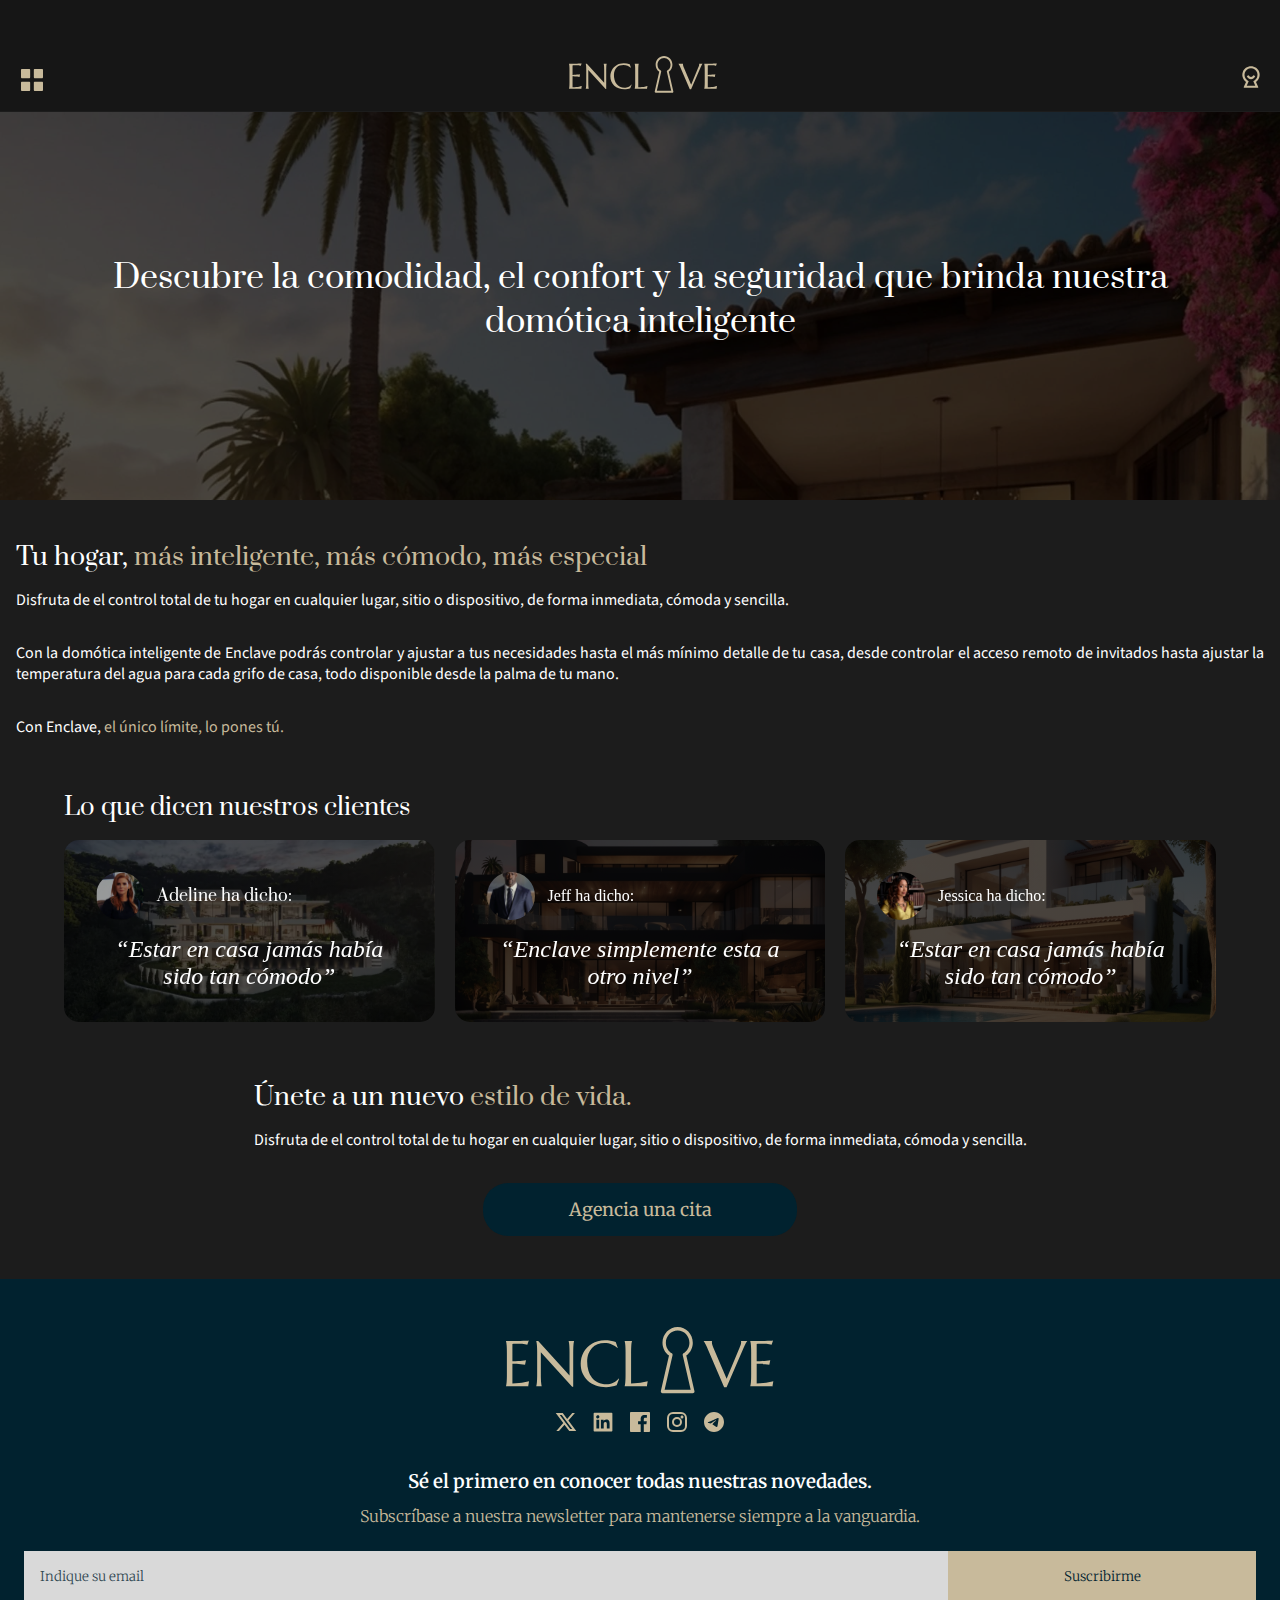
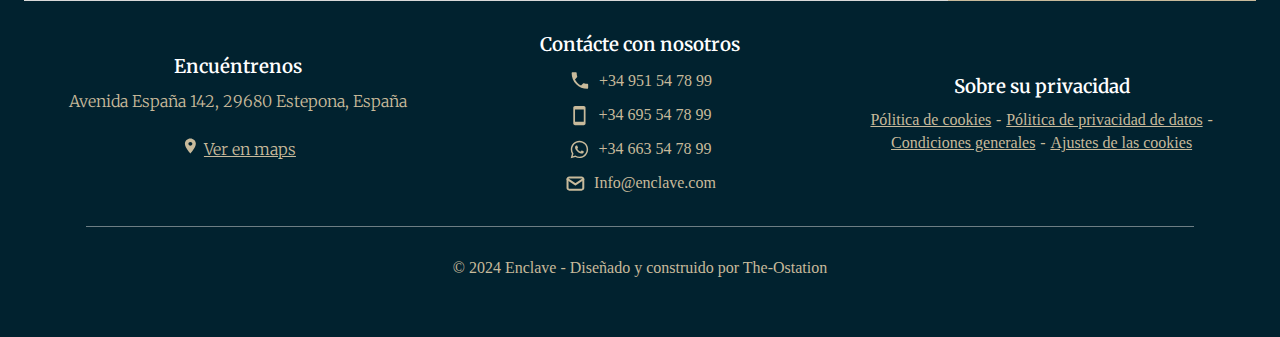
==== commit dcc8d00b: "P10 - MBL&TBLT NOERR - PCF/SVO" ====
--- a/index.html
+++ b/index.html
@@ -64,7 +64,7 @@
                 <nav>
                     <a href="index.html" class="resaltar encabezado">INICIO</a>
                     <a href="about_us.html" class="resaltar encabezado">SOBRE NOSOSTROS</a>
-                    <a href="index.html" class="resaltar encabezado">TESTIMONIALS</a>
+                    <a href="testimonials.html" class="resaltar encabezado">TESTIMONIALS</a>
                     <a href="cita.html" class="resaltar encabezado">AGENDA UNA CITA</a>
                 </nav>
             </div>
@@ -79,7 +79,7 @@
         </div>
         <section id="description">
             <h2 class="subtitles">Tu hogar, <span class="resaltar">más inteligente, más cómodo, más especial</span></h2>
-            <article>
+            <div>
                 <p class="text">
                     Disfruta de el control total de tu hogar en cualquier lugar, sitio o dispositivo, de forma
                     inmediata,
@@ -95,12 +95,12 @@
                 <p class="text">
                     Con Enclave, <span class="resaltar">el único límite, lo pones tú.</span>
                 </p>
-            </article>
+            </div>
         </section>
         <section id="testimonials">
             <h2 class="subtitles">Lo que dicen nuestros clientes</h2>
             <!-- Slider main container -->
-            <div class="swiper">
+            <div class="swiper testimonials_opinion">
                 <!-- Additional required wrapper -->
                 <div class="swiper-wrapper">
                     <!-- Slides -->
@@ -108,21 +108,9 @@
                         <div class="testimonial-container fondo-4">
                             <div class="testimonial-content">
                                 <div class="testimonial-header">
-                                    <img src="images/photos/User_pic.webp" alt="Foto de Adeline" class="testimonial-photo">
+                                    <img src="images/photos/User_pic.webp" alt="Foto de Adeline"
+                                        class="testimonial-photo">
                                     <span class="testimonial-author subtitles">Adeline ha dicho:</span>
-                                </div>
-                                <blockquote class="testimonial-quote">
-                                    “Estar en casa jamás había sido tan cómodo”
-                                </blockquote>
-                            </div>
-                        </div>
-                    </div>
-                    <div class="swiper-slide">
-                        <div class="testimonial-container fondo-3">
-                            <div class="testimonial-content">
-                                <div class="testimonial-header">
-                                    <img src="images/photos/User_pic.webp" alt="Foto de Adeline" class="testimonial-photo">
-                                    <span class="testimonial-author">Adeline ha dicho:</span>
                                 </div>
                                 <blockquote class="testimonial-quote">
                                     “Estar en casa jamás había sido tan cómodo”
@@ -134,8 +122,23 @@
                         <div class="testimonial-container fondo-2">
                             <div class="testimonial-content">
                                 <div class="testimonial-header">
-                                    <img src="images/photos/User_pic.webp" alt="Foto de Adeline" class="testimonial-photo">
-                                    <span class="testimonial-author">Adeline ha dicho:</span>
+                                    <img src="images/photos/jeff.webp" alt="Foto de Jeff"
+                                        class="testimonial-photo">
+                                    <span class="testimonial-author">Jeff ha dicho:</span>
+                                </div>
+                                <blockquote class="testimonial-quote">
+                                    “Enclave simplemente esta a otro nivel”
+                                </blockquote>
+                            </div>
+                        </div>
+                    </div>
+                    <div class="swiper-slide">
+                        <div class="testimonial-container fondo-3">
+                            <div class="testimonial-content">
+                                <div class="testimonial-header">
+                                    <img src="images/photos/jessica.webp" alt="Foto de Jessica"
+                                        class="testimonial-photo">
+                                    <span class="testimonial-author">Jessica ha dicho:</span>
                                 </div>
                                 <blockquote class="testimonial-quote">
                                     “Estar en casa jamás había sido tan cómodo”
@@ -157,18 +160,31 @@
                 scrollbar: {
                     el: '.swiper-scrollbar',
                 },
+                breakpoints: {
+                    0: {   // Para pantallas menores a 768px
+                        slidesPerView: 1
+                    },
+                    768: { // Para pantallas de 768px hasta 1023px
+                        slidesPerView: 2,
+                        spaceBetween:10
+                    },
+                    1024: { // Para pantallas de 1024px en adelante
+                        slidesPerView: 3,
+                        spaceBetween:20
+                    }
+                },
             });
         </script>
         <section id="agenciarCita">
             <h2 class="subtitles">Únete a un nuevo <span class="resaltar">estilo de vida.</span></h2>
-            <article>
+            <div>
                 <p class="text">
                     Disfruta de el control total de tu hogar en cualquier lugar, sitio o dispositivo, de forma
                     inmediata,
                     cómoda y sencilla.
                 </p>
-                <button class="normal txt-botones">Agencia una cita</button>
-            </article>
+                <button class="normal txt-botones" onclick="window.location.href = 'cita.html'">Agencia una cita</button>
+            </div>
         </section>
     </main>
     <footer>
--- a/CSS/css.css
+++ b/CSS/css.css
@@ -50,14 +50,12 @@
 .txt-footer {
     font-family: "Merriweather", serif;
     font-weight: 200;
-    font-style: light;
     color: white;
 }
 
 .txt-input {
     font-family: "Merriweather", serif;
     font-weight: 200;
-    font-style: light;
 }
 
 .resaltar {
@@ -76,6 +74,7 @@
     text-align: justify;
 }
 
+/*ESTILOS GENERALES*/
 .normal {
     background-color: #01222F;
     color: #C8BA9B;
@@ -86,7 +85,6 @@
     color: #01222F;
 }
 
-/*ESTILOS GENERALES*/
 /*HEADER*/
 header.default {
     display: flex;
@@ -111,7 +109,7 @@
     padding: 0;
 }
 
-/*MAIN*/
+/* -----------------      INDEX      ------------------- */
 div.header-dummy {
     height: 5.5rem;
 }
@@ -130,14 +128,16 @@
     background-color: rgba(0, 0, 0, .7);
     height: 24.25rem;
     display: flex;
-    align-items: center;
-    text-align: center;
-
+    flex-wrap: wrap;
+    align-items: center;
+    justify-content: center;
 }
 
 div.content>p {
     color: white;
     font-size: 32px;
+    flex-basis: 90%;
+    text-align: center;
 }
 
 /*DESCRIPCION MAIN*/
@@ -153,7 +153,7 @@
     width: 90%;
 }
 
-section#description>article {
+section#description>div {
     display: flex;
     flex-direction: column;
     text-align: justify;
@@ -162,9 +162,10 @@
 }
 
 /*TESTIMONIALS MAIN*/
-section#testimonials{
+section#testimonials,section#testionials-security{
     display: flex;
     flex-flow:column;
+    justify-content: flex-start;
     gap:1rem;
     width: 90%;
 }
@@ -182,19 +183,16 @@
     flex-basis: 100%;
 }
 
-/* CSS */
 .testimonial-container {
     position: relative;
     color: #fff; 
-    padding: 2rem;          /* Espacio interno adaptable */
-    border-radius: 0.5rem;  /* Curvatura opcional de esquinas */
-    overflow: hidden;       /* Para asegurar que nada se salga del contenedor */
+    padding: 2rem;         
+    border-radius: 0.5rem;
+    overflow: hidden;
   }
   
-  /* Oscurece un poco la imagen de fondo para que el texto sea más legible */
-/* CSS */
 .testimonial-container {
-    border-radius: 15px; /* Opcional, para esquinas redondeadas */
+    border-radius: 15px; 
   }
   
   /* Contenedor interno para el contenido */
@@ -216,19 +214,18 @@
     width: 3rem;
     height: 3rem;
     object-fit: cover;
-    border-radius: 50%; /* Para que la foto sea circular */
+    border-radius: 50%; 
   }
   
   .testimonial-author {
 /*responsive*/
   }
-  
-  /* Cita */
+
   .testimonial-quote {
     text-align: center;
     font-size: 1.5rem;
     font-style: italic;
-    margin: 0; /* Quita el margen por defecto de blockquote */
+    margin: 0; 
   }
   
   
@@ -242,16 +239,17 @@
 section#agenciarCita {
     display: flex;
     flex-direction: column;
+    justify-content: flex-start;
     padding: 1rem;
     gap: 1rem;
 }
 
 section#agenciarCita>h2 {
-    font-size: 25px;
+    font-size: 1.56rem;
     width: 75%;
 }
 
-section#agenciarCita>article {
+section#agenciarCita>div {
     display: flex;
     flex-direction: column;
     align-items: center;
@@ -428,6 +426,126 @@
     text-align: center;
 }
 
+    @media (min-width: 768px) {
+        footer {
+            flex-direction: row; /* Asegurar que todo esté en columna */
+            flex-wrap: wrap;
+            justify-content: center; /* Centrar contenido */
+            gap: 2rem; /* Espaciado entre secciones */
+            padding: 3rem 1.5rem;
+        }
+    
+        /* Asegurar que la sección de redes sociales esté centrada */
+        footer div.footer-social {
+            align-items: center;
+            flex-direction: column;
+            gap: 1rem;
+            flex-basis:100%;
+        }
+    
+        footer div.footer-social nav {
+            justify-content: center;
+        }
+    
+        /* Newsletter: centrar elementos */
+        footer div.footer-newsletter {
+            align-items: center;
+            flex-basis:100%;
+        }
+    
+        footer div.footer-location,
+        footer div.footer-contact-us {
+            flex-basis: 40%;
+            align-items:center;
+        }
+
+        /* Asegurar alineación de Contacto */
+        footer div.footer-contact-us nav {
+            align-items: center;
+        }
+
+        /* Sección de privacidad */
+        footer div.footer-privacy {
+            align-items: center;
+        }
+  
+        footer div.footer-privacy nav {
+            justify-content: center;
+            flex-wrap: wrap;
+        }
+    
+        /* Separador */
+        footer div.divider {
+            width: 90%;
+        }
+    
+        /* Alineación del texto final */
+        footer div.footer-attribution {
+            width: 100%;
+            text-align: center;
+        }
+    }
+
+    @media (min-width: 1024px) {
+        footer {
+            flex-direction: row; /* Asegurar que todo esté en columna */
+            flex-wrap: wrap;
+            justify-content: center; /* Centrar contenido */
+            gap: 2rem; /* Espaciado entre secciones */
+            padding: 3rem 1.5rem;
+        }
+    
+        /* Asegurar que la sección de redes sociales esté centrada */
+        footer div.footer-social {
+            align-items: center;
+            flex-direction: column;
+            gap: 1rem;
+            flex-basis:100%;
+        }
+    
+        footer div.footer-social nav {
+            justify-content: center;
+        }
+    
+        /* Newsletter: centrar elementos */
+        footer div.footer-newsletter {
+            align-items: center;
+            flex-basis:100%;
+        }
+    
+        footer div.footer-location,
+        footer div.footer-contact-us,
+        footer div.footer-privacy {
+            flex-basis: 30%;
+            
+        }
+
+        /* Asegurar alineación de Contacto */
+        footer div.footer-contact-us nav {
+            align-items: center;
+        }
+
+        /* Sección de privacidad */
+        footer div.footer-privacy {
+            align-items: center;
+        }
+  
+        footer div.footer-privacy nav {
+            justify-content: center;
+            flex-wrap: wrap;
+        }
+    
+        /* Separador */
+        footer div.divider {
+            width: 90%;
+        }
+    
+        /* Alineación del texto final */
+        footer div.footer-attribution {
+            width: 100%;
+            text-align: center;
+        }
+    }
 /*---------------- M E N U ----------------*/
 
 div#contenedor-menu {
@@ -547,6 +665,7 @@
     gap: 1rem;
     width: 90%;
     align-items: center;
+    max-width: 800px;
 }
 
 main form p input {
@@ -969,6 +1088,11 @@
     color: white;
 }
 
+.portada.our-history {
+    background: url('../images/photos/ourHistory_portada.webp') no-repeat center center;
+    background-size: cover;
+}
+
 .portada>div {
     width: 100%;
     height: 100vh;
@@ -1011,24 +1135,50 @@
 section#our-team {
     display: flex;
     flex-flow: column;
-    align-items: center;
+    align-items: flex-start;
     width: 90%;
     gap: 1rem;
 }
 
-section#our-team div {
+section#our-team div,section#our-team>div {
     display: flex;
     flex-flow: column;
     justify-content: flex-start;
     gap: 1rem;
 }
 
-section#our-team>picture img {
-    width: 100%;
-    height: auto;
-    display: block;
-}
-
+section#our-team picture {
+    width: 100%;
+    max-height: 70vh;
+    overflow: hidden;
+}
+
+section#our-team picture img {
+    width: 100%;
+    height: 100%;
+    object-fit: cover;
+    object-position: center top;
+    transition: height 0.3s ease-in-out;
+}
+
+@media (min-width: 768px) {
+    section#our-team picture {
+        height: 40vh;
+    }
+
+    section#our-team picture img {
+        object-position: center 40%; /* Ajuste fino para mantener la cara */
+    }
+
+}
+@media (min-width: 1024px) {
+    section#our-team picture {
+        height: 30vh;
+    }
+    section#our-team picture img {
+        object-position: center 40%; /* Ajuste fino para mantener la cara */
+    }
+}
 /*SECTION - POR QUE CONFIAR EN NOSOTROS*/
 
 section#rely-on-us {
@@ -1036,6 +1186,7 @@
     flex-wrap: wrap;
     justify-content: center;
     background-color: #01222F;
+    width: 100%;
 }
 
 section#rely-on-us>h2 {
@@ -1043,12 +1194,13 @@
     font-size: 1.2rem;
 }
 
-section#rely-on-us article {
+section#rely-on-us div {
     flex-basis: 100%;
 }
 
-.dropdown-btn {
-    display: flex;
+button.dropdown-btn{
+    display: flex;
+    gap: 0.5rem;
     align-items: center;
     padding: 10px;
     width: 100%;
@@ -1057,19 +1209,17 @@
     border: none;
 }
 
-h3 {
+button.dropdown-btn span:last-child {
+    font-size: 1rem;
     margin: 0;
-    font-size: 16px;
-    color: #2c3e50;
-}
-
-/* Initially hide the dropdown content */
+}
+
+/* Para que no se vea el contenido del dropdown */
 .dropdown-content {
     display: none;
     overflow: hidden;
     padding: 10px 20px;
     height: 0;
-    /* Set initial height to 0 */
 }
 
 .dropdown-content.f-alternative {
@@ -1078,7 +1228,6 @@
 
 .icon svg {
     transition: transform 0.3s ease;
-    /* Smooth transition for rotation */
 }
 
 .dropdown.active .icon svg {
@@ -1091,7 +1240,7 @@
 
 /*Section nuestra historia MOBILE*/
 
-section#our-history {
+section#our-history-preview {
     margin-top: 2rem;
     width: 100%;
     min-height: 25rem;
@@ -1102,40 +1251,48 @@
     display: flex;
 }
 
-section#our-history>div {
+section#our-history-preview>div {
     display: flex;
     flex-wrap: wrap;
     flex-basis: 100%;
     background-color: rgba(0, 0, 0, 0.7);
-    justify-content: center;
-}
-
-section#our-history>div>h2 {
-    padding: 0.7rem;
-    margin-left: -6rem;
-}
-section#our-history>div>p {
+    justify-content: flex-start;
+}
+
+section#our-history-preview>div>h2 {
+    padding: 1rem;
+}
+
+section#our-history-preview>div>div {
+    display: flex;
+    flex-basis: 100%;
+    flex-wrap: wrap;
+    justify-content: center;
+}
+
+section#our-history-preview>div>div>p {
     text-align:center;
     margin-top: 3rem;
+    margin-bottom: -1.3rem;
     font-size: 20px;
     flex-basis: 90%;
 }
-section#our-history>div>span{
-    text-align: center;
+section#our-history-preview>div>div>span{
+    display: flex;
+    justify-content: center;
+    align-items: center;
+    flex-basis: 50%;
     background-color: #C8BA9B;
-    display: flex;
-    justify-content: center;
-    align-items: center;
     padding: 1.4rem;
     height: 10%;
-    margin-top: -4.5rem;
+    margin-bottom: 3.5rem;
 }
 
 /*---------------- CITA ----------------*/
 
 
 .calendar {
-    width: 100%; /* Ajusta según sea necesario */
+    width: 100%;
     display: flex;
     flex-direction: column;
     align-items: center;
@@ -1179,7 +1336,7 @@
 }
 
 .selected{
-    background: #C8BA9B; /* #C8BA9B con 50% de opacidad */
+    background: #C8BA9B; 
     color: #01222F;
     font-weight: bold;
 }
@@ -1194,8 +1351,6 @@
     color: #D9D9D9;
 }
 
-/* Clase para destacar el día 15 */
-
 /* Clase para los días fuera del mes (opacidad) */
 .day-non-elegible {
     opacity: 0.5;
@@ -1286,7 +1441,7 @@
     flex-wrap: wrap;
     width:90%;
     align-items: center;
-    justify-content: center;  /* Centrar verticalmente */
+    justify-content: center;
     color: #31812E;
 }
 
@@ -1309,3 +1464,5 @@
 .home-status .text,.camera-status .text {
     text-align: center;
 }
+
+/*-----------------------------TESTIMONIALS------------------------------*/
